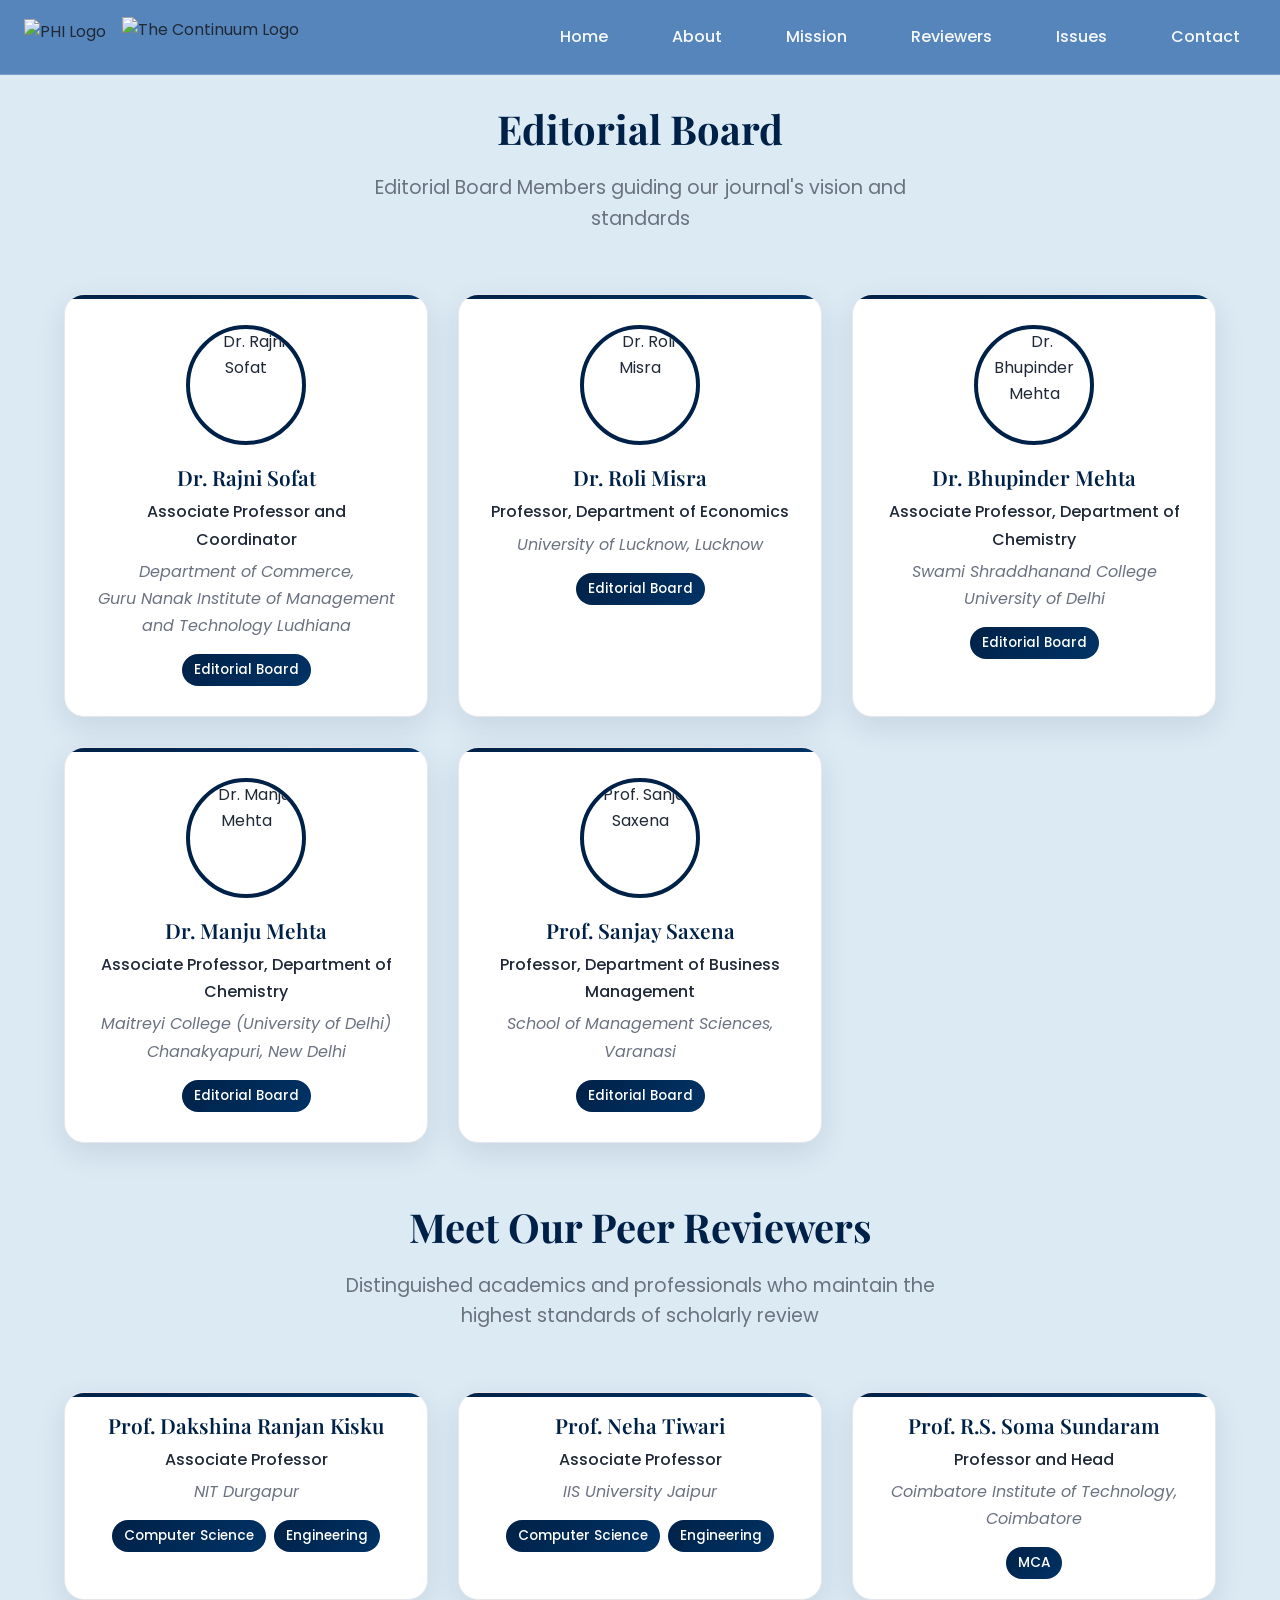
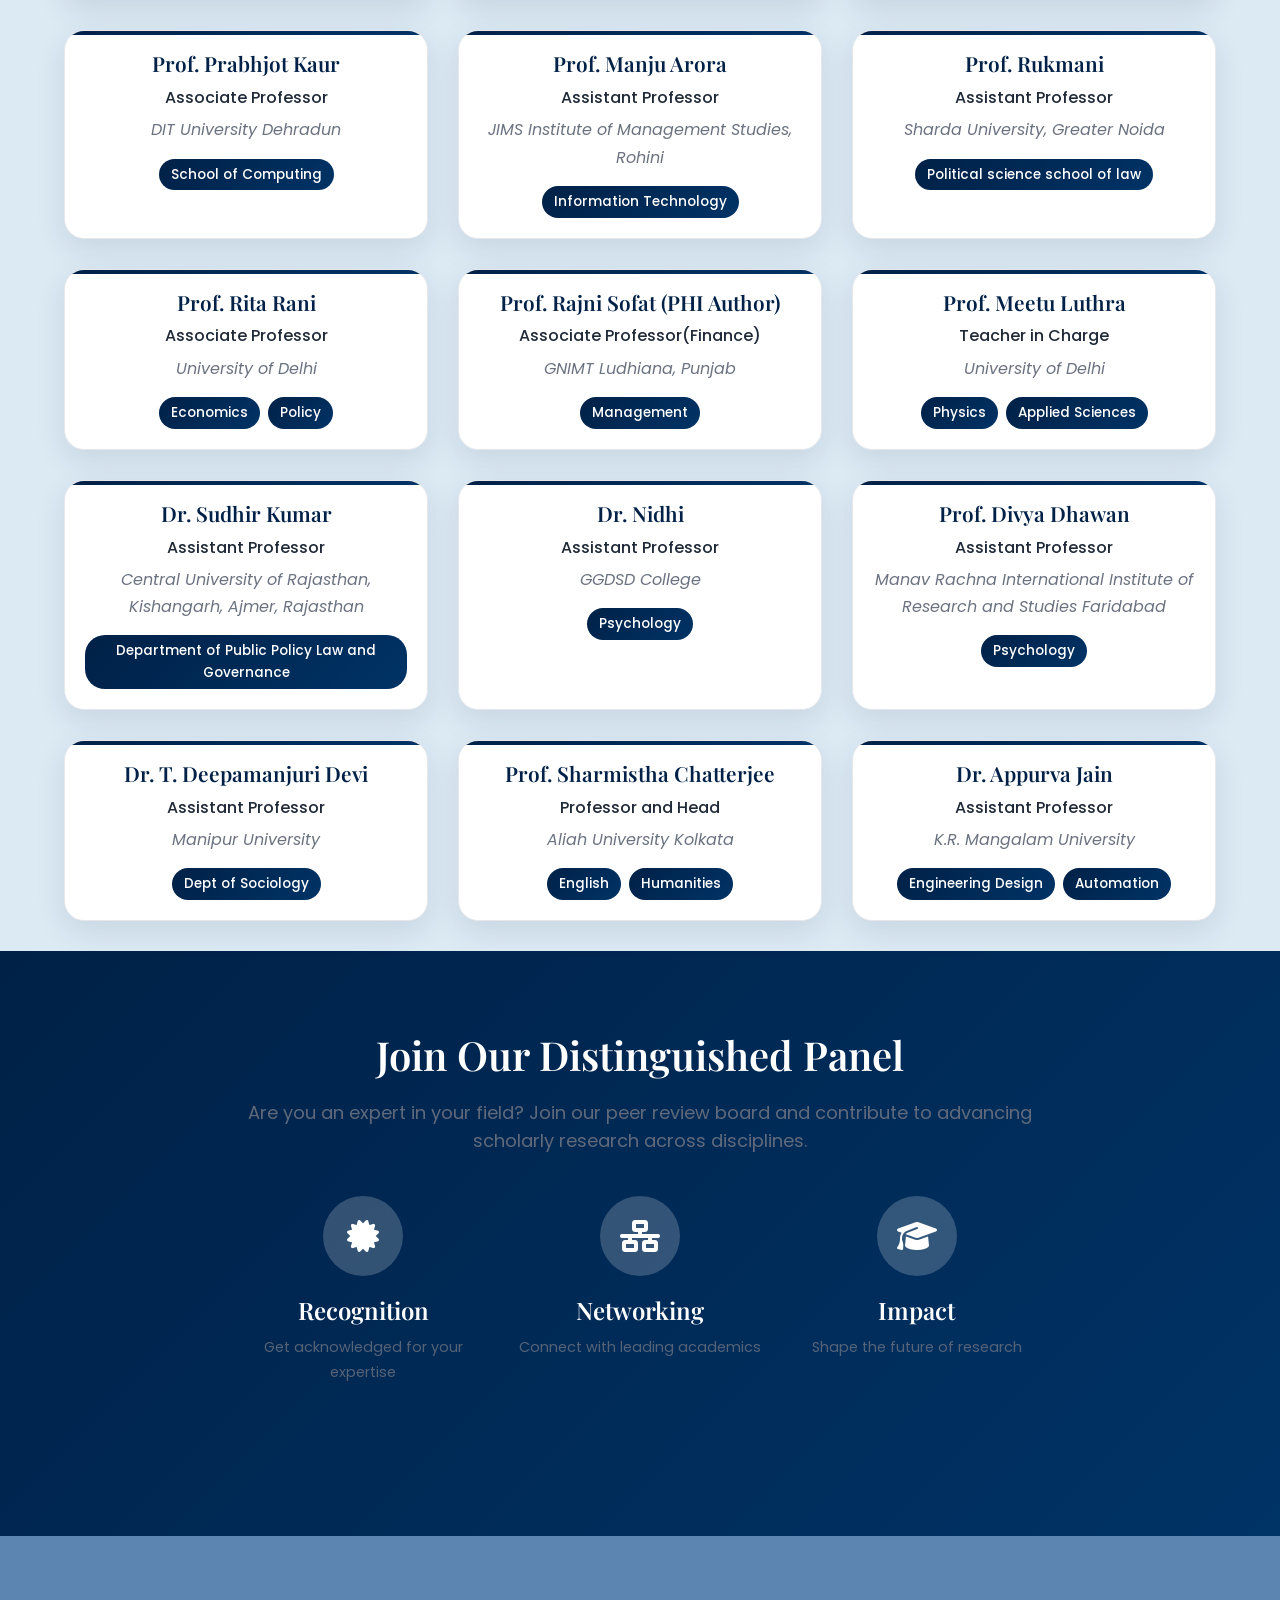
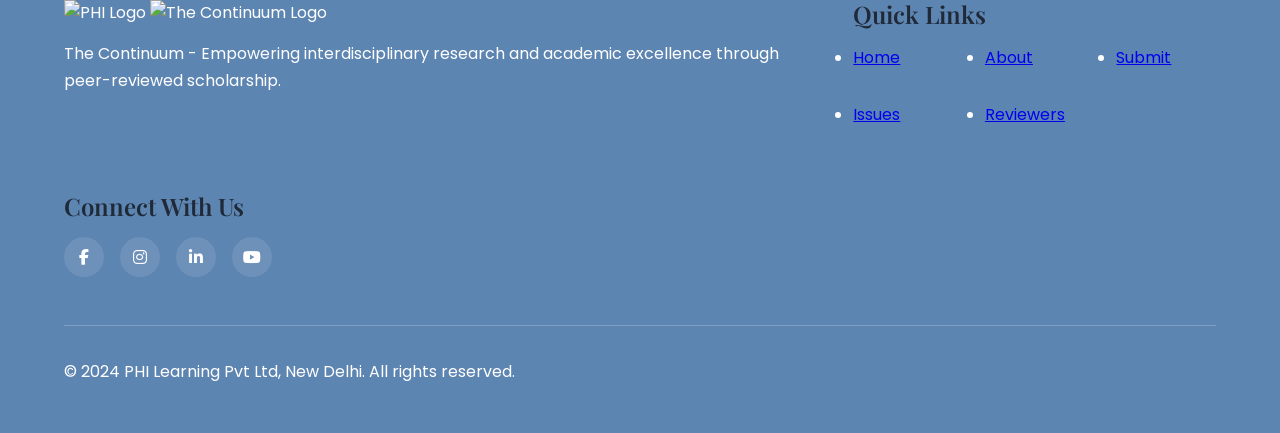
==== reviewers.html @ 41f605f1 "." ====
<!DOCTYPE html>
<html lang="en">

<head>
    <meta charset="UTF-8">
    <meta name="viewport" content="width=device-width, initial-scale=1.0">
    <title>Our Reviewers | The Continuum - PHI Learning</title>
    <link rel="stylesheet" href="intro-styles.css">
    <link rel="stylesheet"
        href="https://fonts.googleapis.com/css2?family=Charlevoix+Pro:wght@400;600;700&family=Poppins:wght@300;400;500;600;700&family=Playfair+Display:wght@400;700&display=swap">
    <link rel="stylesheet" href="https://cdnjs.cloudflare.com/ajax/libs/font-awesome/6.5.0/css/all.min.css">
    <link rel="stylesheet" href="https://unpkg.com/aos@2.3.1/dist/aos.css">
    <style>
        /* CSS Variables */
        :root {
            --primary-color: #002147;
            --secondary-color: #003366;
            --light-blue: hsl(206, 53%, 91%);
            --text-color: #1f2937;
            --muted-color: #6b7280;
            --light-bg: #f8fafc;
            --accent-color: #D4AF37;
        }

        /* Section and Layout Fixes */
        .section {
            padding: 30px 0;
            background: var(--light-blue);
        }

        .section-header {
            margin-bottom: 60px;
        }

        .section-title {
            color: var(--primary-color);
            font-size: 2.5rem;
            margin-bottom: 20px;
            font-weight: 700;
        }

        .section-subtitle {
            color: var(--muted-color);
            font-size: 1.2rem;
            max-width: 600px;
            margin: 0 auto;
            line-height: 1.6;
        }

        .text-center {
            text-align: center;
        }

        /* Container alignment */
        .container {
            max-width: 1200px;
            margin: 0 auto;
            padding: 0 24px;
        }

        /* Reviewers Grid Styles */
        .reviewers-grid {
            display: grid;
            grid-template-columns: repeat(auto-fit, minmax(320px, 1fr));
            gap: 30px;
            margin-top: 40px;
        }

        .reviewer-card {
            background: white;
            border-radius: 20px;
            padding: 30px;
            text-align: center;
            box-shadow: 0 10px 30px rgba(0, 33, 71, 0.1);
            border: 1px solid #e5e7eb;
            transition: all 0.3s ease;
            position: relative;
            overflow: hidden;
        }

        .reviewer-card::before {
            content: '';
            position: absolute;
            top: 0;
            left: 0;
            right: 0;
            height: 4px;
            background: linear-gradient(135deg, var(--primary-color), var(--secondary-color));
        }

        .reviewer-card:hover {
            transform: translateY(-10px);
            box-shadow: 0 20px 40px rgba(0, 33, 71, 0.15);
        }

        /* Editorial Board specific styles */
        .editorial-card {
            background: white;
            border-radius: 20px;
            padding: 30px;
            text-align: center;
            box-shadow: 0 10px 30px rgba(0, 33, 71, 0.1);
            border: 1px solid #e5e7eb;
            transition: all 0.3s ease;
            position: relative;
            overflow: hidden;
        }

        .editorial-card::before {
            content: '';
            position: absolute;
            top: 0;
            left: 0;
            right: 0;
            height: 4px;
            background: linear-gradient(135deg, var(--primary-color), var(--secondary-color));
        }

        .editorial-card:hover {
            transform: translateY(-10px);
            box-shadow: 0 20px 40px rgba(0, 33, 71, 0.15);
        }

        /* Reviewers Grid specific styles - no avatar, reduced padding */
        .reviewers-only-card {
            background: white;
            border-radius: 20px;
            padding: 20px;
            text-align: center;
            box-shadow: 0 10px 30px rgba(0, 33, 71, 0.1);
            border: 1px solid #e5e7eb;
            transition: all 0.3s ease;
            position: relative;
            overflow: hidden;
            min-height: 180px;
        }

        .reviewers-only-card::before {
            content: '';
            position: absolute;
            top: 0;
            left: 0;
            right: 0;
            height: 4px;
            background: linear-gradient(135deg, var(--primary-color), var(--secondary-color));
        }

        .reviewers-only-card:hover {
            transform: translateY(-10px);
            box-shadow: 0 20px 40px rgba(0, 33, 71, 0.15);
        }

        .reviewer-avatar {
            margin-bottom: 20px;
        }

        .reviewer-avatar img {
            width: 120px;
            height: 120px;
            border-radius: 50%;
            object-fit: cover;
            border: 4px solid var(--primary-color);
            margin: 0 auto;
            display: block;
        }

        .reviewer-info h3 {
            color: var(--primary-color);
            font-size: 1.3rem;
            margin-bottom: 8px;
            font-weight: 600;
        }

        .reviewer-title {
            color: var(--text-color);
            font-weight: 500;
            margin-bottom: 5px;
        }

        .reviewer-institution {
            color: var(--muted-color);
            font-style: italic;
            margin-bottom: 15px;
        }

        .reviewer-expertise {
            display: flex;
            flex-wrap: wrap;
            gap: 8px;
            justify-content: center;
        }

        .expertise-tag {
            background: linear-gradient(135deg, var(--primary-color), var(--secondary-color));
            color: white;
            padding: 6px 12px;
            border-radius: 20px;
            font-size: 0.85rem;
            font-weight: 500;
        }

        /* Button Styles */
        .btn {
            display: inline-flex;
            align-items: center;
            justify-content: center;
            gap: 8px;
            padding: 12px 24px;
            border-radius: 8px;
            font-weight: 500;
            text-decoration: none;
            transition: all 0.3s ease;
            border: none;
            cursor: pointer;
            font-family: inherit;
            font-size: 1rem;
        }

        .btn-primary {
            background: var(--primary-color);
            color: white;
            border: 2px solid var(--primary-color);
        }

        .btn-primary:hover {
            background: var(--secondary-color);
            border-color: var(--secondary-color);
            transform: translateY(-2px);
        }

        .btn-outline {
            background: transparent;
            color: var(--primary-color);
            border: 2px solid var(--primary-color);
        }

        .btn-outline:hover {
            background: var(--primary-color);
            color: white;
            transform: translateY(-2px);
        }

        .btn-large {
            padding: 16px 32px;
            font-size: 1.1rem;
        }

        /* CTA Section Styles */
        .cta-section {
            background: linear-gradient(135deg, var(--primary-color) 0%, var(--secondary-color) 100%);
            color: white;
            padding: 80px 0;
        }

        .cta-content {
            text-align: center;
            max-width: 800px;
            margin: 0 auto;
        }

        .cta-title {
            font-size: 2.5rem;
            margin-bottom: 20px;
            color: white;
        }

        .cta-description {
            font-size: 1.2rem;
            margin-bottom: 40px;
            opacity: 0.9;
            line-height: 1.6;
        }

        .cta-features {
            display: grid;
            grid-template-columns: repeat(auto-fit, minmax(200px, 1fr));
            gap: 30px;
            margin: 40px 0;
        }

        .cta-feature {
            text-align: center;
        }

        .cta-icon {
            background: rgba(255, 255, 255, 0.2);
            width: 80px;
            height: 80px;
            border-radius: 50%;
            display: flex;
            align-items: center;
            justify-content: center;
            margin: 0 auto 20px;
            font-size: 2rem;
        }

        .cta-text h4 {
            margin-bottom: 10px;
            color: white;
        }

        .cta-text p {
            opacity: 0.8;
            font-size: 0.9rem;
        }

        .cta-buttons {
            display: flex;
            gap: 20px;
            justify-content: center;
            flex-wrap: wrap;
            margin-top: 40px;
        }

        /* Reviewers Directory Styles */
        .reviewers-directory-section {
            display: none;
            padding: 80px 0;
            background: linear-gradient(135deg, #f8f9fa 0%, #e9ecef 100%);
        }

        .directory-controls {
            margin: 30px 0 50px;
            text-align: center;
        }

        .filter-btn {
            margin: 0 10px 10px;
            padding: 8px 20px;
            border: 2px solid var(--primary-color);
            background: transparent;
            color: var(--primary-color);
            border-radius: 25px;
            font-weight: 500;
            transition: all 0.3s ease;
        }

        .filter-btn:hover,
        .filter-btn.active {
            background: var(--primary-color);
            color: white;
        }

        .reviewers-list {
            max-width: 1000px;
            margin: 0 auto;
        }

        .reviewer-profile {
            background: white;
            border-radius: 15px;
            padding: 30px;
            margin-bottom: 30px;
            box-shadow: 0 5px 20px rgba(0, 33, 71, 0.1);
            border-left: 5px solid var(--primary-color);
            transition: transform 0.3s ease, box-shadow 0.3s ease;
        }

        .reviewer-profile:hover {
            transform: translateY(-5px);
            box-shadow: 0 10px 30px rgba(0, 33, 71, 0.15);
        }

        .profile-header {
            display: flex;
            align-items: flex-start;
            gap: 20px;
            margin-bottom: 25px;
        }

        .profile-avatar img {
            width: 80px;
            height: 80px;
            border-radius: 50%;
            object-fit: cover;
            border: 3px solid var(--primary-color);
        }

        .profile-info h3 {
            margin: 0 0 8px;
            color: var(--primary-color);
            font-size: 1.5rem;
            font-weight: 600;
        }

        .profile-title {
            font-weight: 600;
            color: var(--text-color);
            margin: 0 0 5px;
        }

        .profile-institution {
            color: var(--muted-color);
            margin: 0 0 10px;
            font-style: italic;
        }

        .profile-credentials {
            display: flex;
            flex-wrap: wrap;
            gap: 15px;
        }

        .credential {
            background: var(--light-bg);
            padding: 4px 12px;
            border-radius: 15px;
            font-size: 0.85rem;
            color: var(--primary-color);
            font-weight: 500;
        }

        .expertise-area h4 {
            color: var(--primary-color);
            margin: 0 0 10px;
            font-size: 1.1rem;
        }

        .expertise-tags {
            display: flex;
            flex-wrap: wrap;
            gap: 8px;
            margin-bottom: 20px;
        }

        .expertise-tag {
            background: linear-gradient(135deg, var(--primary-color), var(--secondary-color));
            color: white;
            padding: 5px 12px;
            border-radius: 20px;
            font-size: 0.85rem;
            font-weight: 500;
        }

        .profile-bio {
            margin: 20px 0;
            line-height: 1.6;
            color: var(--text-color);
        }

        .profile-achievements {
            display: flex;
            flex-wrap: wrap;
            gap: 20px;
            margin-top: 20px;
        }

        .achievement {
            display: flex;
            align-items: center;
            gap: 8px;
            color: var(--muted-color);
            font-size: 0.9rem;
        }

        .achievement i {
            color: var(--accent-color);
        }

        .directory-footer {
            text-align: center;
            margin-top: 60px;
            padding: 40px;
            background: white;
            border-radius: 15px;
            box-shadow: 0 5px 20px rgba(0, 33, 71, 0.1);
        }

        .directory-footer p {
            font-size: 1.2rem;
            margin-bottom: 25px;
            color: var(--text-color);
        }

        /* Responsive Design */
        @media (max-width: 768px) {
            .reviewers-grid {
                grid-template-columns: repeat(auto-fit, minmax(280px, 1fr));
                gap: 20px;
            }

            .reviewer-card {
                padding: 20px;
            }

            .reviewer-avatar img {
                width: 100px;
                height: 100px;
            }

            .profile-header {
                flex-direction: column;
                text-align: center;
            }

            .profile-credentials {
                justify-content: center;
            }

            .profile-achievements {
                justify-content: center;
            }

            .filter-btn {
                margin: 5px;
                padding: 6px 15px;
                font-size: 0.9rem;
            }

            .directory-controls {
                margin: 20px 0 30px;
            }
        }

        @media (max-width: 480px) {
            .reviewers-grid {
                grid-template-columns: 1fr;
                gap: 15px;
            }

            .reviewer-card {
                padding: 15px;
            }

            .reviewer-info h3 {
                font-size: 1.1rem;
            }

            .filter-btn {
                display: block;
                width: 100%;
                margin: 5px 0;
                text-align: center;
            }

            .cta-features {
                grid-template-columns: 1fr;
            }

            .cta-buttons {
                flex-direction: column;
                align-items: center;
            }
        }

        /* Animation */
        @keyframes fadeInUp {
            from {
                opacity: 0;
                transform: translateY(30px);
            }

            to {
                opacity: 1;
                transform: translateY(0);
            }
        }
    </style>
</head>

<body>
    <!-- Navigation -->
    <nav class="navbar">
        <div class="nav-container">
            <div class="nav-brand">
                <img src="images/PHI_White.png" alt="PHI Logo" class="nav-logo-phi">
                <img src="images/continuum-logo-white.png" alt="The Continuum Logo" class="nav-logo-continuum">
            </div>
            <div class="nav-menu">
                <a href="/" class="nav-link">Home</a>
                <a href="intro.html#about" class="nav-link">About</a>
                <a href="intro.html#mission" class="nav-link">Mission</a>
                <a href="reviewers.html" class="nav-link active">Reviewers</a>
                <a href="intro.html#issues" class="nav-link">Issues</a>
                <a href="intro.html#contact" class="nav-link">Contact</a>
            </div>
            <div class="mobile-menu-toggle">
                <i class="fas fa-bars"></i>
            </div>
        </div>
    </nav>

    <!-- Expert on Board Section -->
    <section class="section" id="expert-board">
        <div class="container">
            <div class="section-header text-center" data-aos="fade-up">
                <h2 class="section-title">Editorial Board</h2>
                <p class="section-subtitle">Editorial Board Members guiding our journal's vision and standards</p>
            </div>
            <div class="reviewers-grid">
                <div class="editorial-card" data-aos="fade-up" data-aos-delay="100">
                    <div class="reviewer-avatar">
                        <img src="images/experts/Rajni Sofat.jpg" alt="Dr. Rajni Sofat">
                    </div>
                    <div class="reviewer-info">
                        <h3>Dr. Rajni Sofat</h3>
                        <p class="reviewer-title">Associate Professor and Coordinator</p>
                        <p class="reviewer-institution">Department of Commerce,<br>Guru Nanak Institute of Management
                            and Technology Ludhiana</p>
                        <div class="reviewer-expertise">
                            <span class="expertise-tag">Editorial Board</span>
                        </div>
                    </div>
                </div>
                <div class="editorial-card" data-aos="fade-up" data-aos-delay="200">
                    <div class="reviewer-avatar">
                        <img src="images/experts/Roli Misra.webp" alt="Dr. Roli Misra">
                    </div>
                    <div class="reviewer-info">
                        <h3>Dr. Roli Misra</h3>
                        <p class="reviewer-title">Professor, Department of Economics</p>
                        <p class="reviewer-institution">University of Lucknow, Lucknow</p>
                        <div class="reviewer-expertise">
                            <span class="expertise-tag">Editorial Board</span>
                        </div>
                    </div>
                </div>
                <div class="editorial-card" data-aos="fade-up" data-aos-delay="300">
                    <div class="reviewer-avatar">
                        <img src="https://via.placeholder.com/120" alt="Dr. Bhupinder Mehta">
                    </div>
                    <div class="reviewer-info">
                        <h3>Dr. Bhupinder Mehta</h3>
                        <p class="reviewer-title">Associate Professor, Department of Chemistry</p>
                        <p class="reviewer-institution">Swami Shraddhanand College<br>University of Delhi</p>
                        <div class="reviewer-expertise">
                            <span class="expertise-tag">Editorial Board</span>
                        </div>
                    </div>
                </div>
                <div class="editorial-card" data-aos="fade-up" data-aos-delay="400">
                    <div class="reviewer-avatar">
                        <img src="https://via.placeholder.com/120" alt="Dr. Manju Mehta">
                    </div>
                    <div class="reviewer-info">
                        <h3>Dr. Manju Mehta</h3>
                        <p class="reviewer-title">Associate Professor, Department of Chemistry</p>
                        <p class="reviewer-institution">Maitreyi College (University of Delhi)<br>Chanakyapuri, New
                            Delhi</p>
                        <div class="reviewer-expertise">
                            <span class="expertise-tag">Editorial Board</span>
                        </div>
                    </div>
                </div>
                <div class="editorial-card" data-aos="fade-up" data-aos-delay="500">
                    <div class="reviewer-avatar">
                        <img src="images/experts/sanjay saxena.webp" alt="Prof. Sanjay Saxena">
                    </div>
                    <div class="reviewer-info">
                        <h3>Prof. Sanjay Saxena</h3>
                        <p class="reviewer-title">Professor, Department of Business Management</p>
                        <p class="reviewer-institution">School of Management Sciences, Varanasi</p>
                        <div class="reviewer-expertise">
                            <span class="expertise-tag">Editorial Board</span>
                        </div>
                    </div>
                </div>
            </div>
        </div>
    </section>



    <!-- Reviewers Grid Section -->
    <section class="section" id="reviewers-list">
        <div class="container">
            <div class="section-header text-center" data-aos="fade-up">
                <h2 class="section-title">Meet Our Peer Reviewers</h2>
                <p class="section-subtitle">Distinguished academics and professionals who maintain the highest standards
                    of scholarly review</p>
            </div>

            <div class="reviewers-grid">
                <div class="reviewers-only-card" data-aos="fade-up" data-aos-delay="100">
                    <div class="reviewer-info">
                        <h3>Prof. Dakshina Ranjan Kisku</h3>
                        <p class="reviewer-title">Associate Professor</p>
                        <p class="reviewer-institution">NIT Durgapur</p>
                        <div class="reviewer-expertise">
                            <span class="expertise-tag">Computer Science</span>
                            <span class="expertise-tag">Engineering</span>
                        </div>
                    </div>
                </div>

                <div class="reviewers-only-card" data-aos="fade-up" data-aos-delay="200">
                    <div class="reviewer-info">
                        <h3>Prof. Neha Tiwari</h3>
                        <p class="reviewer-title">Associate Professor</p>
                        <p class="reviewer-institution">IIS University Jaipur</p>
                        <div class="reviewer-expertise">
                            <span class="expertise-tag">Computer Science</span>
                            <span class="expertise-tag">Engineering</span>
                        </div>
                    </div>
                </div>

                <div class="reviewers-only-card" data-aos="fade-up" data-aos-delay="200">
                    <div class="reviewer-info">
                        <h3>Prof. R.S. Soma Sundaram</h3>
                        <p class="reviewer-title">Professor and Head</p>
                        <p class="reviewer-institution">Coimbatore Institute of Technology, Coimbatore</p>
                        <div class="reviewer-expertise">
                            <span class="expertise-tag">MCA</span>
                        </div>
                    </div>
                </div>

                <div class="reviewers-only-card" data-aos="fade-up" data-aos-delay="200">
                    <div class="reviewer-info">
                        <h3>Prof. Prabhjot Kaur</h3>
                        <p class="reviewer-title">Associate Professor</p>
                        <p class="reviewer-institution">DIT University Dehradun</p>
                        <div class="reviewer-expertise">
                            <span class="expertise-tag">School of Computing</span>
                        </div>
                    </div>
                </div>

                <div class="reviewers-only-card" data-aos="fade-up" data-aos-delay="300">
                    <div class="reviewer-info">
                        <h3>Prof. Manju Arora</h3>
                        <p class="reviewer-title">Assistant Professor</p>
                        <p class="reviewer-institution">JIMS Institute of Management Studies, Rohini</p>
                        <div class="reviewer-expertise">
                            <span class="expertise-tag">Information Technology</span>
                        </div>
                    </div>
                </div>

                <div class="reviewers-only-card" data-aos="fade-up" data-aos-delay="300">
                    <div class="reviewer-info">
                        <h3>Prof. Rukmani</h3>
                        <p class="reviewer-title">Assistant Professor</p>
                        <p class="reviewer-institution">Sharda University, Greater Noida</p>
                        <div class="reviewer-expertise">
                            <span class="expertise-tag">Political science school of law</span>
                        </div>
                    </div>
                </div>

                <div class="reviewers-only-card" data-aos="fade-up" data-aos-delay="300">
                    <div class="reviewer-info">
                        <h3>Prof. Rita Rani</h3>
                        <p class="reviewer-title">Associate Professor</p>
                        <p class="reviewer-institution">University of Delhi</p>
                        <div class="reviewer-expertise">
                            <span class="expertise-tag">Economics</span>
                            <span class="expertise-tag">Policy</span>
                        </div>
                    </div>
                </div>

                <div class="reviewers-only-card" data-aos="fade-up" data-aos-delay="300">
                    <div class="reviewer-info">
                        <h3>Prof. Rajni Sofat (PHI Author)</h3>
                        <p class="reviewer-title">Associate Professor(Finance)</p>
                        <p class="reviewer-institution">GNIMT Ludhiana, Punjab</p>
                        <div class="reviewer-expertise">
                            <span class="expertise-tag">Management</span>
                        </div>
                    </div>
                </div>

                <div class="reviewers-only-card" data-aos="fade-up" data-aos-delay="500">
                    <div class="reviewer-info">
                        <h3>Prof. Meetu Luthra</h3>
                        <p class="reviewer-title">Teacher in Charge</p>
                        <p class="reviewer-institution">University of Delhi</p>
                        <div class="reviewer-expertise">
                            <span class="expertise-tag">Physics</span>
                            <span class="expertise-tag">Applied Sciences</span>
                        </div>
                    </div>
                </div>

                <div class="reviewers-only-card" data-aos="fade-up" data-aos-delay="500">
                    <div class="reviewer-info">
                        <h3>Dr. Sudhir Kumar</h3>
                        <p class="reviewer-title">Assistant Professor</p>
                        <p class="reviewer-institution">Central University of Rajasthan, Kishangarh, Ajmer, Rajasthan
                        </p>
                        <div class="reviewer-expertise">
                            <span class="expertise-tag">Department of Public Policy Law and Governance</span>
                        </div>
                    </div>
                </div>

                <div class="reviewers-only-card" data-aos="fade-up" data-aos-delay="500">
                    <div class="reviewer-info">
                        <h3>Dr. Nidhi</h3>
                        <p class="reviewer-title">Assistant Professor</p>
                        <p class="reviewer-institution">GGDSD College</p>
                        <div class="reviewer-expertise">
                            <span class="expertise-tag">Psychology</span>
                        </div>
                    </div>
                </div>

                <div class="reviewers-only-card" data-aos="fade-up" data-aos-delay="500">
                    <div class="reviewer-info">
                        <h3>Prof. Divya Dhawan</h3>
                        <p class="reviewer-title">Assistant Professor</p>
                        <p class="reviewer-institution">Manav Rachna International Institute of Research and Studies
                            Faridabad</p>
                        <div class="reviewer-expertise">
                            <span class="expertise-tag">Psychology</span>
                        </div>
                    </div>
                </div>

                <div class="reviewers-only-card" data-aos="fade-up" data-aos-delay="500">
                    <div class="reviewer-info">
                        <h3>Dr. T. Deepamanjuri Devi</h3>
                        <p class="reviewer-title">Assistant Professor</p>
                        <p class="reviewer-institution">Manipur University</p>
                        <div class="reviewer-expertise">
                            <span class="expertise-tag">Dept of Sociology</span>
                        </div>
                    </div>
                </div>

                <div class="reviewers-only-card" data-aos="fade-up" data-aos-delay="400">
                    <div class="reviewer-info">
                        <h3>Prof. Sharmistha Chatterjee</h3>
                        <p class="reviewer-title">Professor and Head</p>
                        <p class="reviewer-institution">Aliah University Kolkata</p>
                        <div class="reviewer-expertise">
                            <span class="expertise-tag">English</span>
                            <span class="expertise-tag">Humanities</span>
                        </div>
                    </div>
                </div>



                <div class="reviewers-only-card" data-aos="fade-up" data-aos-delay="600">
                    <div class="reviewer-info">
                        <h3>Dr. Appurva Jain</h3>
                        <p class="reviewer-title">Assistant Professor</p>
                        <p class="reviewer-institution">K.R. Mangalam University</p>
                        <div class="reviewer-expertise">
                            <span class="expertise-tag">Engineering Design</span>
                            <span class="expertise-tag">Automation</span>
                        </div>
                    </div>
                </div>
            </div>
        </div>
    </section>

    <!-- Comprehensive Reviewers Directory -->
    <section class="reviewers-directory-section" id="reviewers-directory">
        <div class="container">
            <div class="section-header text-center" data-aos="fade-up">
                <h2 class="section-title">Complete Reviewers Directory</h2>
                <p class="section-subtitle">Comprehensive profiles of our distinguished peer review board members</p>
                <div class="directory-controls">
                    <button class="btn btn-outline filter-btn active" data-filter="all">All Disciplines</button>
                    <button class="btn btn-outline filter-btn" data-filter="science">Science & Technology</button>
                    <button class="btn btn-outline filter-btn" data-filter="humanities">Humanities & Social
                        Sciences</button>
                    <button class="btn btn-outline filter-btn" data-filter="engineering">Engineering</button>
                </div>
            </div>

            <div class="reviewers-list">
                <!-- Computer Science & Engineering Reviewers -->
                <div class="reviewer-profile science" data-aos="fade-up" data-aos-delay="100">
                    <div class="profile-header">
                        <div class="profile-avatar">
                            <img src="https://via.placeholder.com/80" alt="Prof. Dakshina Ranjan Kisku">
                        </div>
                        <div class="profile-info">
                            <h3>Prof. Dakshina Ranjan Kisku</h3>
                            <p class="profile-title">Associate Professor</p>
                            <p class="profile-institution">NIT Durgapur</p>
                            <div class="profile-credentials">
                                <span class="credential">Computer Science and Engineering</span>
                                <span class="credential">drkisku.cse@nitdpg.ac.in</span>
                            </div>
                        </div>
                    </div>
                    <div class="profile-details">
                        <div class="expertise-area">
                            <h4>Research Areas</h4>
                            <div class="expertise-tags">
                                <span class="expertise-tag">Computer Science</span>
                                <span class="expertise-tag">Engineering</span>
                            </div>
                        </div>
                        <div class="profile-bio">
                            <p>Prof. Kisku is an accomplished researcher in Computer Science and Engineering at NIT
                                Durgapur, contributing significantly to the field through research and academic
                                excellence.</p>
                        </div>
                        <div class="profile-achievements">
                            <div class="achievement">
                                <i class="fas fa-university"></i>
                                <span>NIT Durgapur</span>
                            </div>
                            <div class="achievement">
                                <i class="fas fa-envelope"></i>
                                <span>drkisku.cse@nitdpg.ac.in</span>
                            </div>
                        </div>
                    </div>
                </div>

                <div class="reviewer-profile science" data-aos="fade-up" data-aos-delay="200">
                    <div class="profile-header">
                        <div class="profile-avatar">
                            <img src="https://via.placeholder.com/80" alt="Prof. Neha Tiwari">
                        </div>
                        <div class="profile-info">
                            <h3>Prof. Neha Tiwari</h3>
                            <p class="profile-title">Associate Professor</p>
                            <p class="profile-institution">IIS University Jaipur</p>
                            <div class="profile-credentials">
                                <span class="credential">Computer Science and Engineering</span>
                                <span class="credential">neha.tiwari@iisuniv.ac.in</span>
                            </div>
                        </div>
                    </div>
                    <div class="profile-details">
                        <div class="expertise-area">
                            <h4>Research Areas</h4>
                            <div class="expertise-tags">
                                <span class="expertise-tag">Computer Science</span>
                                <span class="expertise-tag">Engineering</span>
                            </div>
                        </div>
                        <div class="profile-bio">
                            <p>Prof. Tiwari brings extensive expertise in Computer Science and Engineering from IIS
                                University Jaipur, with a focus on innovative research and academic development.</p>
                        </div>
                        <div class="profile-achievements">
                            <div class="achievement">
                                <i class="fas fa-university"></i>
                                <span>IIS University Jaipur</span>
                            </div>
                            <div class="achievement">
                                <i class="fas fa-envelope"></i>
                                <span>neha.tiwari@iisuniv.ac.in</span>
                            </div>
                        </div>
                    </div>
                </div>

                <div class="reviewer-profile science" data-aos="fade-up" data-aos-delay="300">
                    <div class="profile-header">
                        <div class="profile-avatar">
                            <img src="https://via.placeholder.com/80" alt="Prof. R.S.Somasundaram">
                        </div>
                        <div class="profile-info">
                            <h3>Prof. R.S.Somasundaram</h3>
                            <p class="profile-title">Professor and Head</p>
                            <p class="profile-institution">Coimbatore Institute of Technology</p>
                            <div class="profile-credentials">
                                <span class="credential">MCA</span>
                                <span class="credential">hodmca@cit.edu.in</span>
                            </div>
                        </div>
                    </div>
                    <div class="profile-details">
                        <div class="expertise-area">
                            <h4>Research Areas</h4>
                            <div class="expertise-tags">
                                <span class="expertise-tag">MCA</span>
                                <span class="expertise-tag">Computer Applications</span>
                            </div>
                        </div>
                        <div class="profile-bio">
                            <p>Prof. Somasundaram serves as Professor and Head of MCA at Coimbatore Institute of
                                Technology, leading academic excellence in computer applications and research.</p>
                        </div>
                        <div class="profile-achievements">
                            <div class="achievement">
                                <i class="fas fa-university"></i>
                                <span>Coimbatore Institute of Technology</span>
                            </div>
                            <div class="achievement">
                                <i class="fas fa-envelope"></i>
                                <span>hodmca@cit.edu.in</span>
                            </div>
                        </div>
                    </div>
                </div>

                <div class="reviewer-profile science" data-aos="fade-up" data-aos-delay="400">
                    <div class="profile-header">
                        <div class="profile-avatar">
                            <img src="https://via.placeholder.com/80" alt="Prof. Prabhjot Kaur">
                        </div>
                        <div class="profile-info">
                            <h3>Prof. Prabhjot Kaur</h3>
                            <p class="profile-title">Assistant Professor</p>
                            <p class="profile-institution">DIT University Dehradun</p>
                            <div class="profile-credentials">
                                <span class="credential">School of Computing</span>
                                <span class="credential">prabhjot.kaur@dituniversity.edu.in</span>
                            </div>
                        </div>
                    </div>
                    <div class="profile-details">
                        <div class="expertise-area">
                            <h4>Research Areas</h4>
                            <div class="expertise-tags">
                                <span class="expertise-tag">Computing</span>
                                <span class="expertise-tag">Computer Science</span>
                            </div>
                        </div>
                        <div class="profile-bio">
                            <p>Prof. Kaur is a dedicated researcher in the School of Computing at DIT University
                                Dehradun, focusing on advanced computing technologies and methodologies.</p>
                        </div>
                        <div class="profile-achievements">
                            <div class="achievement">
                                <i class="fas fa-university"></i>
                                <span>DIT University Dehradun</span>
                            </div>
                            <div class="achievement">
                                <i class="fas fa-envelope"></i>
                                <span>prabhjot.kaur@dituniversity.edu.in</span>
                            </div>
                        </div>
                    </div>
                </div>

                <div class="reviewer-profile science" data-aos="fade-up" data-aos-delay="500">
                    <div class="profile-header">
                        <div class="profile-avatar">
                            <img src="https://via.placeholder.com/80" alt="Prof. Manju Arora">
                        </div>
                        <div class="profile-info">
                            <h3>Prof. Manju Arora</h3>
                            <p class="profile-title">Assistant Professor</p>
                            <p class="profile-institution">JIMS Institute of Management Studies, Rohini</p>
                            <div class="profile-credentials">
                                <span class="credential">Information Technology</span>
                                <span class="credential">manju.arora@jims.india.org</span>
                            </div>
                        </div>
                    </div>
                    <div class="profile-details">
                        <div class="expertise-area">
                            <h4>Research Areas</h4>
                            <div class="expertise-tags">
                                <span class="expertise-tag">Information Technology</span>
                                <span class="expertise-tag">Management</span>
                            </div>
                        </div>
                        <div class="profile-bio">
                            <p>Prof. Arora specializes in Information Technology at JIMS Institute, combining technical
                                expertise with management principles for comprehensive academic research.</p>
                        </div>
                        <div class="profile-achievements">
                            <div class="achievement">
                                <i class="fas fa-university"></i>
                                <span>JIMS Institute, Rohini</span>
                            </div>
                            <div class="achievement">
                                <i class="fas fa-envelope"></i>
                                <span>manju.arora@jims.india.org</span>
                            </div>
                        </div>
                    </div>
                </div>

                <div class="reviewer-profile humanities" data-aos="fade-up" data-aos-delay="600">
                    <div class="profile-header">
                        <div class="profile-avatar">
                            <img src="https://via.placeholder.com/80" alt="Prof. Rukmani">
                        </div>
                        <div class="profile-info">
                            <h3>Prof. Rukmani</h3>
                            <p class="profile-title">Assistant Professor</p>
                            <p class="profile-institution">Sharda University, Greater Noida</p>
                            <div class="profile-credentials">
                                <span class="credential">Political Science, School of Law</span>
                                <span class="credential">rukmani@sharda.ac.in</span>
                            </div>
                        </div>
                    </div>
                    <div class="profile-details">
                        <div class="expertise-area">
                            <h4>Research Areas</h4>
                            <div class="expertise-tags">
                                <span class="expertise-tag">Political Science</span>
                                <span class="expertise-tag">Law</span>
                            </div>
                        </div>
                        <div class="profile-bio">
                            <p>Prof. Rukmani brings expertise in Political Science and Law from Sharda University,
                                contributing to interdisciplinary research in governance and legal studies.</p>
                        </div>
                        <div class="profile-achievements">
                            <div class="achievement">
                                <i class="fas fa-university"></i>
                                <span>Sharda University</span>
                            </div>
                            <div class="achievement">
                                <i class="fas fa-envelope"></i>
                                <span>rukmani@sharda.ac.in</span>
                            </div>
                        </div>
                    </div>
                </div>

                <div class="reviewer-profile humanities" data-aos="fade-up" data-aos-delay="700">
                    <div class="profile-header">
                        <div class="profile-avatar">
                            <img src="https://via.placeholder.com/80" alt="Prof. Rita Rani">
                        </div>
                        <div class="profile-info">
                            <h3>Prof. Rita Rani</h3>
                            <p class="profile-title">Associate Professor</p>
                            <p class="profile-institution">Daulat Ram College, University of Delhi</p>
                            <div class="profile-credentials">
                                <span class="credential">Economics</span>
                                <span class="credential">ritarani@dr.du.ac.in</span>
                            </div>
                        </div>
                    </div>
                    <div class="profile-details">
                        <div class="expertise-area">
                            <h4>Research Areas</h4>
                            <div class="expertise-tags">
                                <span class="expertise-tag">Economics</span>
                                <span class="expertise-tag">Economic Policy</span>
                            </div>
                        </div>
                        <div class="profile-bio">
                            <p>Prof. Rani is an esteemed economist at University of Delhi, specializing in economic
                                research and policy analysis with extensive academic contributions.</p>
                        </div>
                        <div class="profile-achievements">
                            <div class="achievement">
                                <i class="fas fa-university"></i>
                                <span>University of Delhi</span>
                            </div>
                            <div class="achievement">
                                <i class="fas fa-envelope"></i>
                                <span>ritarani@dr.du.ac.in</span>
                            </div>
                        </div>
                    </div>
                </div>

                <div class="reviewer-profile humanities" data-aos="fade-up" data-aos-delay="800">
                    <div class="profile-header">
                        <div class="profile-avatar">
                            <img src="https://via.placeholder.com/80" alt="Prof. Rajni Sofat">
                        </div>
                        <div class="profile-info">
                            <h3>Prof. Rajni Sofat</h3>
                            <p class="profile-title">Associate Professor (Finance)</p>
                            <p class="profile-institution">GNIMT Ludhiana, Punjab</p>
                            <div class="profile-credentials">
                                <span class="credential">Management - Finance</span>
                                <span class="credential">PHI Author</span>
                                <span class="credential">sofatrajni@yahoo.com</span>
                            </div>
                        </div>
                    </div>
                    <div class="profile-details">
                        <div class="expertise-area">
                            <h4>Research Areas</h4>
                            <div class="expertise-tags">
                                <span class="expertise-tag">Finance</span>
                                <span class="expertise-tag">Management</span>
                                <span class="expertise-tag">PHI Publications</span>
                            </div>
                        </div>
                        <div class="profile-bio">
                            <p>Prof. Sofat is a distinguished finance expert and PHI author, bringing extensive
                                experience in financial management and academic publishing to the review board.</p>
                        </div>
                        <div class="profile-achievements">
                            <div class="achievement">
                                <i class="fas fa-star"></i>
                                <span>PHI Author</span>
                            </div>
                            <div class="achievement">
                                <i class="fas fa-university"></i>
                                <span>GNIMT Ludhiana</span>
                            </div>
                            <div class="achievement">
                                <i class="fas fa-envelope"></i>
                                <span>sofatrajni@yahoo.com</span>
                            </div>
                        </div>
                    </div>
                </div>

                <div class="reviewer-profile science" data-aos="fade-up" data-aos-delay="900">
                    <div class="profile-header">
                        <div class="profile-avatar">
                            <img src="https://via.placeholder.com/80" alt="Prof. Meetu Luthra">
                        </div>
                        <div class="profile-info">
                            <h3>Prof. Meetu Luthra</h3>
                            <p class="profile-title">Teacher in Charge</p>
                            <p class="profile-institution">Bhaskaracharya College of Applied Sciences, University of
                                Delhi</p>
                            <div class="profile-credentials">
                                <span class="credential">Physics</span>
                                <span class="credential">meetu.luthra@bcas.du.ac.in</span>
                            </div>
                        </div>
                    </div>
                    <div class="profile-details">
                        <div class="expertise-area">
                            <h4>Research Areas</h4>
                            <div class="expertise-tags">
                                <span class="expertise-tag">Physics</span>
                                <span class="expertise-tag">Applied Sciences</span>
                            </div>
                        </div>
                        <div class="profile-bio">
                            <p>Prof. Luthra leads physics education and research at Bhaskaracharya College, contributing
                                to applied sciences with innovative teaching and research methodologies.</p>
                        </div>
                        <div class="profile-achievements">
                            <div class="achievement">
                                <i class="fas fa-university"></i>
                                <span>University of Delhi</span>
                            </div>
                            <div class="achievement">
                                <i class="fas fa-envelope"></i>
                                <span>meetu.luthra@bcas.du.ac.in</span>
                            </div>
                        </div>
                    </div>
                </div>

                <div class="reviewer-profile humanities" data-aos="fade-up" data-aos-delay="1000">
                    <div class="profile-header">
                        <div class="profile-avatar">
                            <img src="https://via.placeholder.com/80" alt="Dr. Sudhir Kumar Garhwal">
                        </div>
                        <div class="profile-info">
                            <h3>Dr. Sudhir Kumar Garhwal</h3>
                            <p class="profile-title">Assistant Professor</p>
                            <p class="profile-institution">Central University of Rajasthan, Kishangarh, Ajmer</p>
                            <div class="profile-credentials">
                                <span class="credential">Public Policy, Law & Governance</span>
                                <span class="credential">skgarhwal@curaj.ac.in</span>
                                <span class="credential">9999839929</span>
                            </div>
                        </div>
                    </div>
                    <div class="profile-details">
                        <div class="expertise-area">
                            <h4>Research Areas</h4>
                            <div class="expertise-tags">
                                <span class="expertise-tag">Public Policy</span>
                                <span class="expertise-tag">Law</span>
                                <span class="expertise-tag">Governance</span>
                            </div>
                        </div>
                        <div class="profile-bio">
                            <p>Dr. Garhwal specializes in public policy and governance studies, bringing expertise in
                                law and policy analysis from Central University of Rajasthan.</p>
                        </div>
                        <div class="profile-achievements">
                            <div class="achievement">
                                <i class="fas fa-university"></i>
                                <span>Central University of Rajasthan</span>
                            </div>
                            <div class="achievement">
                                <i class="fas fa-envelope"></i>
                                <span>skgarhwal@curaj.ac.in</span>
                            </div>
                            <div class="achievement">
                                <i class="fas fa-phone"></i>
                                <span>9999839929</span>
                            </div>
                        </div>
                    </div>
                </div>

                <div class="reviewer-profile humanities" data-aos="fade-up" data-aos-delay="1100">
                    <div class="profile-header">
                        <div class="profile-avatar">
                            <img src="https://via.placeholder.com/80" alt="Prof. Nidhi Chadha">
                        </div>
                        <div class="profile-info">
                            <h3>Prof. Nidhi</h3>
                            <p class="profile-title">Assistant Professor</p>
                            <p class="profile-institution">GGDSD College, Sector 32-C Chandigarh</p>
                            <div class="profile-credentials">
                                <span class="credential">Psychology</span>
                                <span class="credential">nidhi.chadha@ggdsd.ac.in</span>
                                <span class="credential">8872329503</span>
                            </div>
                        </div>
                    </div>
                    <div class="profile-details">
                        <div class="expertise-area">
                            <h4>Research Areas</h4>
                            <div class="expertise-tags">
                                <span class="expertise-tag">Psychology</span>
                                <span class="expertise-tag">Behavioral Studies</span>
                            </div>
                        </div>
                        <div class="profile-bio">
                            <p>Prof. Chadha is a dedicated psychology researcher at GGDSD College, focusing on
                                behavioral studies and psychological research methodologies.</p>
                        </div>
                        <div class="profile-achievements">
                            <div class="achievement">
                                <i class="fas fa-university"></i>
                                <span>GGDSD College, Chandigarh</span>
                            </div>
                            <div class="achievement">
                                <i class="fas fa-envelope"></i>
                                <span>nidhi.chadha@ggdsd.ac.in</span>
                            </div>
                            <div class="achievement">
                                <i class="fas fa-phone"></i>
                                <span>8872329503</span>
                            </div>
                        </div>
                    </div>
                </div>

                <div class="reviewer-profile humanities" data-aos="fade-up" data-aos-delay="1200">
                    <div class="profile-header">
                        <div class="profile-avatar">
                            <img src="https://via.placeholder.com/80" alt="Prof. Divya Dhawan">
                        </div>
                        <div class="profile-info">
                            <h3>Prof. Divya Dhawan</h3>
                            <p class="profile-title">Assistant Professor</p>
                            <p class="profile-institution">Manav Rachna International Institute of Research and Studies,
                                Faridabad</p>
                            <div class="profile-credentials">
                                <span class="credential">Psychology</span>
                                <span class="credential">divyadhawan.sbss@mriu.edu.in</span>
                            </div>
                        </div>
                    </div>
                    <div class="profile-details">
                        <div class="expertise-area">
                            <h4>Research Areas</h4>
                            <div class="expertise-tags">
                                <span class="expertise-tag">Psychology</span>
                                <span class="expertise-tag">Research Methods</span>
                            </div>
                        </div>
                        <div class="profile-bio">
                            <p>Prof. Dhawan contributes to psychology research at Manav Rachna International Institute,
                                specializing in contemporary psychological research and applications.</p>
                        </div>
                        <div class="profile-achievements">
                            <div class="achievement">
                                <i class="fas fa-university"></i>
                                <span>Manav Rachna Institute, Faridabad</span>
                            </div>
                            <div class="achievement">
                                <i class="fas fa-envelope"></i>
                                <span>divyadhawan.sbss@mriu.edu.in</span>
                            </div>
                        </div>
                    </div>
                </div>

                <div class="reviewer-profile humanities" data-aos="fade-up" data-aos-delay="1300">
                    <div class="profile-header">
                        <div class="profile-avatar">
                            <img src="https://via.placeholder.com/80" alt="Dr. T. Deepamanjuri Devi">
                        </div>
                        <div class="profile-info">
                            <h3>Dr. T. Deepamanjuri Devi</h3>
                            <p class="profile-title">Assistant Professor</p>
                            <p class="profile-institution">Manipur University</p>
                            <div class="profile-credentials">
                                <span class="credential">Department of Sociology</span>
                                <span class="credential">rita_takhel@yahoo.com</span>
                            </div>
                        </div>
                    </div>
                    <div class="profile-details">
                        <div class="expertise-area">
                            <h4>Research Areas</h4>
                            <div class="expertise-tags">
                                <span class="expertise-tag">Sociology</span>
                                <span class="expertise-tag">Social Research</span>
                            </div>
                        </div>
                        <div class="profile-bio">
                            <p>Dr. Devi brings sociological expertise from Manipur University, focusing on social
                                research and cultural studies in the northeastern region of India.</p>
                        </div>
                        <div class="profile-achievements">
                            <div class="achievement">
                                <i class="fas fa-university"></i>
                                <span>Manipur University</span>
                            </div>
                            <div class="achievement">
                                <i class="fas fa-envelope"></i>
                                <span>rita_takhel@yahoo.com</span>
                            </div>
                        </div>
                    </div>
                </div>

                <div class="reviewer-profile humanities" data-aos="fade-up" data-aos-delay="1400">
                    <div class="profile-header">
                        <div class="profile-avatar">
                            <img src="https://via.placeholder.com/80" alt="Prof. Sharmistha Chatterjee">
                        </div>
                        <div class="profile-info">
                            <h3>Prof. Sharmistha Chatterjee</h3>
                            <p class="profile-title">Professor and Head</p>
                            <p class="profile-institution">Aliah University Kolkata</p>
                            <div class="profile-credentials">
                                <span class="credential">English, Humanities and Languages</span>
                                <span class="credential">Contributor and Reviewer</span>
                                <span class="credential">sharmisthachatterjee.eng@aliah.ac.in</span>
                            </div>
                        </div>
                    </div>
                    <div class="profile-details">
                        <div class="expertise-area">
                            <h4>Research Areas</h4>
                            <div class="expertise-tags">
                                <span class="expertise-tag">English Literature</span>
                                <span class="expertise-tag">Humanities</span>
                                <span class="expertise-tag">Languages</span>
                            </div>
                        </div>
                        <div class="profile-bio">
                            <p>Prof. Chatterjee serves as both contributor and reviewer, leading English and Humanities
                                research at Aliah University with expertise in literature and linguistic studies.</p>
                        </div>
                        <div class="profile-achievements">
                            <div class="achievement">
                                <i class="fas fa-star"></i>
                                <span>Contributor & Reviewer</span>
                            </div>
                            <div class="achievement">
                                <i class="fas fa-university"></i>
                                <span>Aliah University Kolkata</span>
                            </div>
                            <div class="achievement">
                                <i class="fas fa-envelope"></i>
                                <span>sharmisthachatterjee.eng@aliah.ac.in</span>
                            </div>
                        </div>
                    </div>
                </div>

                <div class="reviewer-profile engineering" data-aos="fade-up" data-aos-delay="1500">
                    <div class="profile-header">
                        <div class="profile-avatar">
                            <img src="https://via.placeholder.com/80" alt="Dr. Appurva Jain">
                        </div>
                        <div class="profile-info">
                            <h3>Dr. Appurva Jain</h3>
                            <p class="profile-title">Assistant Professor</p>
                            <p class="profile-institution">K.R. Mangalam University, Gurugram</p>
                            <div class="profile-credentials">
                                <span class="credential">School of Engineering Design Automation</span>
                                <span class="credential">er.appurvamech@gmail.com</span>
                                <span class="credential">7665656504</span>
                            </div>
                        </div>
                    </div>
                    <div class="profile-details">
                        <div class="expertise-area">
                            <h4>Research Areas</h4>
                            <div class="expertise-tags">
                                <span class="expertise-tag">Engineering Design</span>
                                <span class="expertise-tag">Automation</span>
                                <span class="expertise-tag">Mechanical Engineering</span>
                            </div>
                        </div>
                        <div class="profile-bio">
                            <p>Dr. Jain specializes in engineering design automation at K.R. Mangalam University,
                                focusing on innovative mechanical engineering solutions and automated design processes.
                            </p>
                        </div>
                        <div class="profile-achievements">
                            <div class="achievement">
                                <i class="fas fa-university"></i>
                                <span>K.R. Mangalam University</span>
                            </div>
                            <div class="achievement">
                                <i class="fas fa-envelope"></i>
                                <span>er.appurvamech@gmail.com</span>
                            </div>
                            <div class="achievement">
                                <i class="fas fa-phone"></i>
                                <span>7665656504</span>
                            </div>
                        </div>
                    </div>
                </div>
            </div>

            <div class="directory-footer" data-aos="fade-up">
                <p>Interested in joining our prestigious panel of reviewers?</p>
                <a href="submit.html" class="btn btn-primary btn-large">
                    <i class="fas fa-user-plus"></i>
                    Apply to Become a Reviewer
                </a>
            </div>
        </div>
    </section>

    <!-- Join Our Team Section -->
    <section class="cta-section">
        <div class="container">
            <div class="cta-content" data-aos="fade-up">
                <h2 class="cta-title">Join Our Distinguished Panel</h2>
                <p class="cta-description">
                    Are you an expert in your field? Join our peer review board and contribute to advancing scholarly
                    research across disciplines.
                </p>
                <div class="cta-features">
                    <div class="cta-feature">
                        <div class="cta-icon">
                            <i class="fas fa-certificate"></i>
                        </div>
                        <div class="cta-text">
                            <h4>Recognition</h4>
                            <p>Get acknowledged for your expertise</p>
                        </div>
                    </div>
                    <div class="cta-feature">
                        <div class="cta-icon">
                            <i class="fas fa-network-wired"></i>
                        </div>
                        <div class="cta-text">
                            <h4>Networking</h4>
                            <p>Connect with leading academics</p>
                        </div>
                    </div>
                    <div class="cta-feature">
                        <div class="cta-icon">
                            <i class="fas fa-graduation-cap"></i>
                        </div>
                        <div class="cta-text">
                            <h4>Impact</h4>
                            <p>Shape the future of research</p>
                        </div>
                    </div>
                </div>
            </div>
        </div>
    </section>

    <!-- Footer -->
    <footer class="footer">
        <div class="container">
            <div class="footer-content">
                <div class="footer-section">
                    <div class="footer-logo">
                        <img src="images/PHI_White.png" alt="PHI Logo" class="nav-logo-phi">
                        <img src="images/continuum-logo-white.png" alt="The Continuum Logo" class="nav-logo-continuum">
                    </div>
                    <p class="footer-description">
                        The Continuum - Empowering interdisciplinary research and academic excellence through
                        peer-reviewed scholarship.
                    </p>
                </div>

                <div class="footer-section">
                    <h4>Quick Links</h4>
                    <ul class="footer-links">
                        <li><a href="/">Home</a></li>
                        <li><a href="about.html">About</a></li>
                        <li><a href="submit.html">Submit</a></li>
                        <li><a href="all-issues.html">Issues</a></li>
                        <li><a href="reviewers.html">Reviewers</a></li>
                    </ul>
                </div>

                <div class="footer-section">
                    <h4>Connect With Us</h4>
                    <div class="social-links">
                        <a href="https://www.facebook.com/PHILEARNING" target="_blank" class="social-link">
                            <i class="fab fa-facebook-f"></i>
                        </a>
                        <a href="https://www.instagram.com/philearningdelhi/" target="_blank" class="social-link">
                            <i class="fab fa-instagram"></i>
                        </a>
                        <a href="https://www.linkedin.com/company/86816950/" target="_blank" class="social-link">
                            <i class="fab fa-linkedin-in"></i>
                        </a>
                        <a href="https://www.youtube.com/@philearning" target="_blank" class="social-link">
                            <i class="fab fa-youtube"></i>
                        </a>
                    </div>
                </div>
            </div>

            <div class="footer-bottom">
                <p>&copy; 2024 PHI Learning Pvt Ltd, New Delhi. All rights reserved.</p>
            </div>
        </div>
    </footer>

    <!-- JavaScript -->
    <script src="https://unpkg.com/aos@2.3.1/dist/aos.js"></script>
    <script src="intro-script.js"></script>
    <script>
        // Reviewers Directory Filtering
        document.addEventListener('DOMContentLoaded', function () {
            const filterBtns = document.querySelectorAll('.filter-btn');
            const reviewerProfiles = document.querySelectorAll('.reviewer-profile');

            filterBtns.forEach(btn => {
                btn.addEventListener('click', function () {
                    const filter = this.getAttribute('data-filter');

                    // Update active button
                    filterBtns.forEach(b => b.classList.remove('active'));
                    this.classList.add('active');

                    // Filter profiles
                    reviewerProfiles.forEach(profile => {
                        if (filter === 'all' || profile.classList.contains(filter)) {
                            profile.style.display = 'block';
                            profile.style.animation = 'fadeInUp 0.5s ease-in-out';
                        } else {
                            profile.style.display = 'none';
                        }
                    });
                });
            });

            // Handle navigation to directory section
            const directoryLink = document.querySelector('a[href="#reviewers-directory"]');
            if (directoryLink) {
                directoryLink.addEventListener('click', function (e) {
                    e.preventDefault();
                    const targetSection = document.getElementById('reviewers-directory');
                    if (targetSection) {
                        // Hide main sections
                        document.querySelector('.hero-section').style.display = 'none';
                        document.querySelector('#reviewers-list').style.display = 'none';
                        document.querySelector('.cta-section').style.display = 'none';

                        // Show directory section
                        targetSection.style.display = 'block';
                        targetSection.scrollIntoView({ behavior: 'smooth' });

                        // Update page title
                        document.title = 'Reviewers Directory | The Continuum - PHI Learning';
                    }
                });
            }

            // Handle back to main reviewers page
            const mainPanelLink = document.querySelector('a[href="reviewers.html"]');
            if (mainPanelLink && mainPanelLink.textContent.includes('Our Panel')) {
                mainPanelLink.addEventListener('click', function (e) {
                    e.preventDefault();
                    // Show main sections
                    document.querySelector('.hero-section').style.display = 'block';
                    document.querySelector('#reviewers-list').style.display = 'block';
                    document.querySelector('.cta-section').style.display = 'block';

                    // Hide directory section
                    document.getElementById('reviewers-directory').style.display = 'none';

                    // Scroll to top
                    window.scrollTo({ top: 0, behavior: 'smooth' });

                    // Update page title
                    document.title = 'Our Reviewers | The Continuum - PHI Learning';
                });
            }
        });
    </script>
</body>

</html>
---- intro-styles.css ----
/* Copied from styles.css for hero-content-box use */
.hero-content-box {
    background-color: rgba(0, 51, 102, 0.9);
    box-shadow: 0 0 20px hotpink, 0 0 40px rgba(255, 105, 180, 0.5),
                            0 0 20px 5px #00ffff, 0 4px 10px rgba(0, 0, 0, 0.8);
    padding: 2em 3em;
    border-radius: 20px;
    min-width: 100%;
    min-height: 400%;
    width: 100%;
    display: flex;
    flex-direction: column;
    align-items: center;
    margin: 2em auto;
    color: #fff;
}

.hero-content-box h2, .hero-heading {
    font-size: 2.8rem;
    font-weight: bold;
    text-shadow: 2px 2px 5px #000;
    font-family: Impact, Haettenschweiler, 'Arial Narrow Bold', sans-serif;
    text-align: center;
}

.hero-content-box p, .hero-subtext {
    font-size: 1.4rem;
    text-shadow: 1px 1px 3px #000;
    padding-bottom: 20px;
    text-align: center;
}
/* The Continuum Journal - Intro Page Styles */

/* Reset and Base Styles */
* {
    margin: 0;
    padding: 0;
    box-sizing: border-box;
}

:root {
    /* Brand Colors - Yale Blue Theme (Lightened by 70%) */
    --primary-blue: #5d85b2;
    --secondary-blue: #5d8cc4;
    --tertiary-blue: #6d99d0;
    --accent-blue: #7da6dc;
    --light-blue: #8db3e8;
    --continuum-gold: #D4AF37;
    
    /* Gradients (Lightened) */
    --gradient-primary: linear-gradient(135deg, #4d7fb8 0%, #5d8cc4 50%, #6d99d0 100%);
    --gradient-secondary: linear-gradient(135deg, #7da6dc 0%, #8db3e8 100%);
    --gradient-accent: linear-gradient(135deg, #D4AF37 0%, #f59e0b 100%);
    --gradient-hero: linear-gradient(135deg, #4d7fb8 0%, #5d8cc4 25%, #6d99d0 50%, #7da6dc 75%, #8db3e8 100%);
    
    /* Neutral Colors */
    --text-dark: #1f2937;
    --text-medium: #374151;
    --text-light: #6b7280;
    --text-muted: #9ca3af;
    --bg-white: #ffffff;
    --bg-light: #f8fafc;
    --bg-gray: #f3f4f6;
    --border-light: #e5e7eb;
    --border-medium: #d1d5db;
    
    /* Typography */
    --font-primary: 'Poppins', -apple-system, BlinkMacSystemFont, 'Segoe UI', Roboto, sans-serif;
    --font-display: 'Playfair Display', Georgia, serif;
    --font-accent: 'Charlevoix Pro', serif;
    
    /* Spacing */
    --space-xs: 0.25rem;
    --space-sm: 0.5rem;
    --space-md: 1rem;
    --space-lg: 1.5rem;
    --space-xl: 2rem;
    --space-2xl: 3rem;
    --space-3xl: 4rem;
    --space-4xl: 5rem;
    
    /* Shadows */
    --shadow-sm: 0 1px 2px 0 rgba(0, 0, 0, 0.05);
    --shadow-md: 0 4px 6px -1px rgba(0, 0, 0, 0.1), 0 2px 4px -1px rgba(0, 0, 0, 0.06);
    --shadow-lg: 0 10px 15px -3px rgba(0, 0, 0, 0.1), 0 4px 6px -2px rgba(0, 0, 0, 0.05);
    --shadow-xl: 0 20px 25px -5px rgba(0, 0, 0, 0.1), 0 10px 10px -5px rgba(0, 0, 0, 0.04);
    --shadow-2xl: 0 25px 50px -12px rgba(0, 0, 0, 0.25);
    
    /* Transitions */
    --transition-fast: 0.15s ease;
    --transition-medium: 0.3s ease;
    --transition-slow: 0.5s ease;
}

/* Base Styles */
html {
    scroll-behavior: smooth;
}

body {
    font-family: var(--font-primary);
    line-height: 1.6;
    color: var(--text-dark);
    background-color: var(--bg-white);
    overflow-x: hidden;
    padding-top: 75px; /* Account for fixed navbar height */
}

.container {
    max-width: 1200px;
    margin: 0 auto;
    padding: 0 var(--space-lg);
}

/* Typography */
h1, h2, h3, h4, h5, h6 {
    font-family: var(--font-display);
    font-weight: 600;
    line-height: 1.2;
    color: var(--text-dark);
    margin-bottom: var(--space-md);
}

h1 { font-size: 3.5rem; }
h2 { font-size: 2.5rem; }
h3 { font-size: 2rem; }
h4 { font-size: 1.5rem; }
h5 { font-size: 1.25rem; }
h6 { font-size: 1rem; }

p {
    margin-bottom: var(--space-md);
    line-height: 1.7;
}

.lead {
    font-size: 1.25rem;
    font-weight: 400;
    color: var(--text-medium);
}

.gradient-text {
    background: var(--gradient-primary);
    -webkit-background-clip: text;
    -webkit-text-fill-color: transparent;
    background-clip: text;
}

/* Buttons */
.btn {
    display: inline-flex;
    align-items: center;
    justify-content: center;
    gap: var(--space-sm);
    padding: var(--space-md) var(--space-xl);
    border: none;
    border-radius: 0.5rem;
    font-weight: 600;
    font-size: 0.95rem;
    text-decoration: none;
    cursor: pointer;
    transition: var(--transition-medium);
    text-align: center;
    white-space: nowrap;
}

.btn-primary {
    background: var(--gradient-primary);
    color: white;
}

.btn-primary:hover {
    transform: translateY(-2px);
    box-shadow: var(--shadow-lg);
}

.btn-outline {
    background: transparent;
    color: var(--primary-blue);
    border: 2px solid var(--primary-blue);
}

.btn-outline:hover {
    background: var(--primary-blue);
    color: white;
}

.btn-large {
    padding: var(--space-lg) var(--space-2xl);
    font-size: 1.1rem;
}

/* Navigation */
.navbar {
    position: fixed;
    top: 0;
    left: 0;
    right: 0;
    background: rgba(77, 127, 184, 0.95); /* Lightened version of primary blue */
    backdrop-filter: blur(10px);
    border-bottom: 1px solid rgba(255, 255, 255, 0.2);
    z-index: 1000;
    transition: var(--transition-medium);
}

.nav-container {
    max-width: 1400px;
    margin: 0 auto;
    display: flex;
    align-items: center;
    justify-content: space-between;
    padding: var(--space-md) var(--space-lg);
}

.nav-brand {
    display: flex;
    align-items: center;
    gap: var(--space-md);
}

.nav-logo-phi {
    height: 35px;
    width: auto;
}

.nav-logo-continuum {
    height: 40px;
    width: auto;
}

.nav-menu {
    display: flex;
    align-items: center;
    gap: var(--space-xl);
}

.nav-link {
    color: rgba(255, 255, 255, 0.95); /* Slightly more opaque for better contrast */
    font-weight: 500;
    padding: var(--space-sm) var(--space-md);
    border-radius: 0.375rem;
    transition: var(--transition-medium);
    text-decoration: none;
}

.nav-link:hover,
.nav-link.active {
    color: white;
    background: rgba(255, 255, 255, 0.15); /* Slightly more visible on lighter background */
}

.nav-cta {
    margin-left: var(--space-lg);
}

.mobile-menu-toggle {
    display: none;
    font-size: 1.5rem;
    color: white;
    cursor: pointer;
}

/* Hero Section */
.hero {
    /* position: relative; */
    min-height: calc(100vh - 80px); /* Subtract navbar height from viewport height */
    display: flex;
    align-items: center;
    overflow: hidden;
}

.hero-background {
    position: absolute;
    top: 0;
    left: 0;
    right: 0;
    bottom: 0;
    background: var(--gradient-hero);
}

.hero-pattern {
    position: absolute;
    top: 0;
    left: 0;
    right: 0;
    bottom: 0;
    background-image: 
        radial-gradient(circle at 25% 25%, rgba(212, 175, 55, 0.1) 0%, transparent 50%),
        radial-gradient(circle at 75% 75%, rgba(212, 175, 55, 0.1) 0%, transparent 50%),
        radial-gradient(circle at 50% 50%, rgba(255, 255, 255, 0.03) 0%, transparent 50%);
    animation: float 8s ease-in-out infinite;
}

.hero-overlay {
    position: absolute;
    top: 0;
    left: 0;
    right: 0;
    bottom: 0;
    background: rgba(0, 33, 71, 0.2);
}

.hero-container {
    background-color: rgba(0, 51, 102, 0.9);
    box-shadow: 0 0 20px hotpink, 0 0 40px rgba(255, 105, 180, 0.5),
              0 0 20px 5px #00ffff, 0 4px 10px rgba(0, 0, 0, 0.8);
    position: relative;
    border-radius: 40px;
    z-index: 2;
    /* border-radius: 20px; */
    max-width: 1200px;
    margin: 0 auto;
    padding: 1.5rem;
    display: grid;
    grid-template-columns: 1fr 320px;
    gap: var(--space-3xl);
    align-items: center;
    min-height: 83vh;
}

.hero-content {
    color: white;
}

.hero-badge {
    display: inline-flex;
    align-items: center;
    gap: var(--space-sm);
    background: rgba(212, 175, 55, 0.2);
    border: 1px solid var(--continuum-gold);
    color: var(--continuum-gold);
    padding: var(--space-sm) var(--space-lg);
    border-radius: 2rem;
    font-size: 0.9rem;
    font-weight: 500;
    margin-bottom: var(--space-xl);
}

.hero-logo {
    height: 80px;
    width: auto;
    margin-bottom: var(--space-xl);
    position: relative;
    right: 130px;
}

@media (max-width: 768px) {
    .hero-logo {
        height: 80px;
        width: auto;
        margin-bottom: var(--space-xl);
    }
}
.hero-title {
    font-size: 3rem;
    font-weight: 700;
    margin-bottom: var(--space-lg);
    line-height: 1.1;
    color: white;
}

.hero-subtitle {
    font-size: 1.5 rem;
    margin-bottom: var(--space-2xl);
    opacity: 0.9;
    line-height: 1.6;
}

.hero-features {
    display: flex;
    flex-wrap: wrap;
    gap: var(--space-md);
    margin-bottom: var(--space-2xl);
}

.feature-pill {
    display: flex;
    align-items: center;
    gap: var(--space-sm);
    background: rgba(255, 255, 255, 0.1);
    backdrop-filter: blur(10px);
    border: 1px solid rgba(255, 255, 255, 0.2);
    padding: var(--space-sm) var(--space-lg);
    border-radius: 1.5rem;
    font-size: 0.9rem;
    font-weight: 500;
}

.feature-pill i {
    color: var(--continuum-gold);
}

.hero-actions {
    display: flex;
    gap: var(--space-lg);
    flex-wrap: wrap;
}

.hero-visual {
    display: flex;
    justify-content: center;
    align-items: center;
}

.journal-preview {
    position: relative;
    border-radius: 1rem;
    overflow: hidden;
    box-shadow: var(--shadow-2xl);
    transition: var(--transition-medium);
}

.journal-preview:hover {
    transform: translateY(-10px) scale(1.02);
}

.cover-image {
    width: 100%;
    height: auto;
    display: block;
}

.preview-overlay {
    position: absolute;
    top: 0;
    left: 0;
    right: 0;
    bottom: 0;
    background: linear-gradient(to top, rgba(0, 33, 71, 0.9) 0%, transparent 60%);
    display: flex;
    align-items: flex-end;
    padding: var(--space-xl);
    opacity: 0;
    transition: var(--transition-medium);
}

.journal-preview:hover .preview-overlay {
    opacity: 1;
}

.preview-content {
    color: white;
    text-align: center;
    width: 100%;
}

.preview-content h3 {
    color: white;
    margin-bottom: var(--space-sm);
}

.preview-content p {
    margin-bottom: var(--space-lg);
    opacity: 0.9;
}

.preview-btn {
    background: var(--continuum-gold);
    color: var(--primary-blue);
    padding: var(--space-sm) var(--space-lg);
    border-radius: 0.5rem;
    text-decoration: none;
    font-weight: 600;
    transition: var(--transition-medium);
}

.preview-btn:hover {
    background: white;
    transform: translateY(-2px);
}

.scroll-indicator {
    position: absolute;
    bottom: var(--space-xl);
    left: 50%;
    transform: translateX(-50%);
    text-align: center;
    color: rgba(255, 255, 255, 0.8);
    z-index: 999;
}

.scroll-text {
    font-size: 0.9rem;
    margin-bottom: var(--space-sm);
}

.scroll-arrow {
    width: 24px;
    height: 24px;
    border: 2px solid rgba(255, 255, 255, 0.8);
    border-top: none;
    border-left: none;
    transform: rotate(45deg);
    margin: 0 auto;
    animation: bounce 2s infinite;
}

/* Animations */
@keyframes float {
    0%, 100% { transform: translateY(0px) rotate(0deg); }
    50% { transform: translateY(-20px) rotate(1deg); }
}

@keyframes bounce {
    0%, 20%, 50%, 80%, 100% { transform: translateY(0) rotate(45deg); }
    40% { transform: translateY(-10px) rotate(45deg); }
    60% { transform: translateY(-5px) rotate(45deg); }
}

/* Section Styles */
.section {
    padding: var(--space-4xl) 0;
}

.section-header {
    text-align: center;
    margin-bottom: var(--space-3xl);
}

.section-title {
    color: var(--text-dark);
    margin-bottom: var(--space-md);
}

.section-subtitle {
    font-size: 1.125rem;
    color: var(--text-light);
    max-width: 600px;
    margin: 0 auto;
}

/* About Section */
.about-section {
    background: var(--bg-light);
    padding: 20px;
}

.about-content {
    display: grid;
    grid-template-columns: 1fr 1fr;
    gap: var(--space-3xl);
    align-items: start;
}

.about-highlight {
    margin-bottom: var(--space-xl);
    padding: var(--space-xl);
    background: var(--bg-white);
    border-radius: 1rem;
    border-left: 4px solid var(--primary-blue);
}

.about-highlight h3 {
    color: var(--primary-blue);
    margin-bottom: var(--space-md);
}

.about-values {
    margin-top: var(--space-xl);
}

.about-values h4 {
    color: var(--primary-blue);
    margin-bottom: var(--space-lg);
}

.values-list {
    list-style: none;
}

.values-list li {
    display: flex;
    align-items: flex-start;
    gap: var(--space-md);
    margin-bottom: var(--space-lg);
    padding: var(--space-md);
    background: var(--bg-white);
    border-radius: 0.5rem;
    border: 1px solid var(--border-light);
}

.values-list i {
    color: var(--continuum-gold);
    font-size: 1.25rem;
    margin-top: var(--space-xs);
}

.stats-grid {
    display: grid;
    grid-template-columns: repeat(2, 1fr);
    gap: var(--space-lg);
    margin-bottom: var(--space-xl);
}

.stat-card {
    background: var(--bg-white);
    padding: var(--space-xl);
    border-radius: 1rem;
    text-align: center;
    box-shadow: var(--shadow-md);
    transition: var(--transition-medium);
}

.stat-card:hover {
    transform: translateY(-5px);
    box-shadow: var(--shadow-lg);
}

.stat-icon {
    width: 60px;
    height: 60px;
    background: var(--gradient-primary);
    border-radius: 50%;
    display: flex;
    align-items: center;
    justify-content: center;
    margin: 0 auto var(--space-md);
}

.stat-icon i {
    color: white;
    font-size: 1.5rem;
}

.stat-number {
    font-size: 2.5rem;
    font-weight: 700;
    color: var(--primary-blue);
    display: block;
    margin-bottom: var(--space-sm);
}

.stat-label {
    color: var(--text-light);
    font-size: 0.9rem;
    text-transform: uppercase;
    letter-spacing: 0.5px;
}

.feature-image {
    width: 100%;
    height: auto;
    border-radius: 1rem;
    box-shadow: var(--shadow-lg);
}

/* Mission Section */
.mission-section {
    background: var(--gradient-primary);
    color: white;
    height: 100%;
    padding: 40px;
}

.mission-grid {
    display: grid;
    grid-template-columns: repeat(auto-fit, minmax(300px, 1fr));
    gap: var(--space-2xl);
    /* transform: translateY(65px); */
}

.mission-card {
    background: rgba(255, 255, 255, 0.1);
    backdrop-filter: blur(10px);
    border: 1px solid rgba(255, 255, 255, 0.2);
    border-radius: 1rem;
    padding: var(--space-2xl);
    text-align: center;
    transition: var(--transition-medium);
    
}

.mission-card:hover {
    transform: translateY(-5px);
    background: rgba(255, 255, 255, 0.15);
}

.mission-icon {
    width: 80px;
    height: 80px;
    background: var(--continuum-gold);
    border-radius: 50%;
    display: flex;
    align-items: center;
    justify-content: center;
    margin: 0 auto var(--space-lg);
}

.mission-icon i {
    font-size: 2rem;
    color: var(--primary-blue);
}

.mission-card h3 {
    color: white;
    margin-bottom: var(--space-md);
}

.mission-card p {
    color: rgba(255, 255, 255, 0.9);
    line-height: 1.6;
}

/* Features Section */
.features-section {
    background: var(--bg-light);
    padding: 20px;
}
.features-grid {
    display: grid;
    grid-template-columns: repeat(auto-fit, minmax(350px, 1fr));
    gap: var(--space-xl);
}

.feature-card {
    background: var(--bg-white);
    border-radius: 1rem;
    padding: var(--space-2xl);
    box-shadow: var(--shadow-md);
    transition: var(--transition-medium);
    position: relative;
    overflow: hidden;
}

.feature-card::before {
    content: '';
    position: absolute;
    top: 0;
    left: 0;
    right: 0;
    height: 4px;
    background: var(--gradient-primary);
}

.feature-card:hover {
    transform: translateY(-5px);
    box-shadow: var(--shadow-lg);
}

.feature-icon {
    width: 70px;
    height: 70px;
    background: var(--gradient-primary);
    border-radius: 50%;
    display: flex;
    align-items: center;
    justify-content: center;
    margin-bottom: var(--space-lg);
}

.feature-icon i {
    font-size: 1.75rem;
    color: white;
}

.feature-card h3 {
    margin-bottom: var(--space-md);
    color: var(--primary-blue);
}

.feature-card p {
    color: var(--text-light);
    margin-bottom: var(--space-lg);
    line-height: 1.6;
}

.feature-highlight {
    display: inline-block;
    background: var(--gradient-accent);
    color: white;
    padding: var(--space-xs) var(--space-md);
    border-radius: 1rem;
    font-size: 0.8rem;
    font-weight: 600;
    text-transform: uppercase;
    letter-spacing: 0.5px;
}

/* Process Section */
.process-section {
    background: var(--bg-light);
    padding: 20px;
}

.process-timeline {
    position: relative;
    margin-bottom: var(--space-3xl);
}

.process-timeline::before {
    content: '';
    position: absolute;
    left: 50%;
    top: 0;
    bottom: 0;
    width: 2px;
    background: var(--gradient-primary);
    transform: translateX(-50%);
}

.timeline-item {
    display: flex;
    align-items: center;
    margin-bottom: var(--space-3xl);
    position: relative;
}

.timeline-item:nth-child(even) {
    flex-direction: row-reverse;
}

.timeline-item:nth-child(even) .timeline-content {
    text-align: right;
}

.timeline-marker {
    position: absolute;
    left: 50%;
    transform: translateX(-50%);
    z-index: 2;
}

.step-number {
    width: 60px;
    height: 60px;
    background: var(--gradient-primary);
    color: white;
    border-radius: 50%;
    display: flex;
    align-items: center;
    justify-content: center;
    font-size: 1.5rem;
    font-weight: 700;
    box-shadow: var(--shadow-lg);
}

.timeline-content {
    flex: 1;
    background: var(--bg-white);
    padding: var(--space-2xl);
    border-radius: 1rem;
    box-shadow: var(--shadow-md);
    margin: 0 var(--space-3xl);
    max-width: 450px;
}

.timeline-item:nth-child(odd) .timeline-content {
    margin-left: 0;
}

.timeline-item:nth-child(even) .timeline-content {
    margin-right: 0;
}

.timeline-content h3 {
    color: var(--primary-blue);
    margin-bottom: var(--space-md);
}

.timeline-content p {
    color: var(--text-light);
    margin-bottom: var(--space-lg);
    line-height: 1.6;
}

.timeline-features {
    display: flex;
    flex-wrap: wrap;
    gap: var(--space-sm);
}

.feature-tag {
    display: inline-flex;
    align-items: center;
    gap: var(--space-xs);
    background: var(--bg-light);
    color: var(--text-medium);
    padding: var(--space-xs) var(--space-sm);
    border-radius: 1rem;
    font-size: 0.8rem;
    font-weight: 500;
}

.feature-tag i {
    color: var(--continuum-gold);
    font-size: 0.7rem;
}

.process-cta {
    background: var(--bg-white);
    border-radius: 1rem;
    padding: var(--space-3xl);
    text-align: center;
    box-shadow: var(--shadow-lg);
}

.cta-content h3 {
    color: var(--primary-blue);
    margin-bottom: var(--space-md);
}

.cta-content p {
    color: var(--text-light);
    margin-bottom: var(--space-xl);
    font-size: 1.125rem;
}

.cta-buttons {
    display: flex;
    gap: var(--space-lg);
    justify-content: center;
    flex-wrap: wrap;
}

/* Issues Section */

.issues-section {
    background: var(--bg-light);
    padding: 20px;
}
.issues-grid {
    display: grid;
    grid-template-columns: 1fr 400px;
    gap: var(--space-3xl);
    align-items: start;
}

.issue-card {
    background: var(--bg-white);
    border-radius: 1rem;
    overflow: hidden;
    box-shadow: var(--shadow-lg);
    position: relative;
}

.issue-card.featured {
    border: 2px solid var(--continuum-gold);
}

.issue-badge {
    position: absolute;
    top: var(--space-lg);
    right: var(--space-lg);
    background: var(--continuum-gold);
    color: var(--primary-blue);
    padding: var(--space-sm) var(--space-lg);
    border-radius: 1rem;
    font-size: 0.8rem;
    font-weight: 600;
    text-transform: uppercase;
    z-index: 2;
}

.issue-cover {
    position: relative;
    overflow: hidden;
}

.issue-cover img {
    width: 100%;
    height: 640px;
    object-fit: cover;
    transition: var(--transition-medium);
}

.issue-card:hover .issue-cover img {
    transform: scale(1.05);
}

.issue-content {
    padding: var(--space-2xl);
}

.issue-content h3 {
    color: var(--primary-blue);
    margin-bottom: var(--space-sm);
}

.issue-date {
    color: var(--text-light);
    font-size: 0.9rem;
    margin-bottom: var(--space-md);
    font-weight: 500;
}

.issue-description {
    color: var(--text-medium);
    margin-bottom: var(--space-xl);
    line-height: 1.6;
}

.issue-actions {
    display: flex;
    gap: var(--space-md);
}

.access-options h3 {
    color: var(--primary-blue);
    margin-bottom: var(--space-xl);
    text-align: center;
}

.access-card {
    background: var(--bg-white);
    border-radius: 1rem;
    padding: var(--space-xl);
    margin-bottom: var(--space-lg);
    box-shadow: var(--shadow-md);
    transition: var(--transition-medium);
    text-align: center;
}

.access-card:hover {
    transform: translateY(-3px);
    box-shadow: var(--shadow-lg);
}

.access-icon {
    width: 60px;
    height: 60px;
    background: var(--gradient-primary);
    border-radius: 50%;
    display: flex;
    align-items: center;
    justify-content: center;
    margin: 0 auto var(--space-lg);
}

.access-icon i {
    color: white;
    font-size: 1.5rem;
}

.access-card h4 {
    color: var(--primary-blue);
    margin-bottom: var(--space-md);
}

.access-card p {
    color: var(--text-light);
    margin-bottom: var(--space-lg);
    line-height: 1.5;
}

.access-link {
    display: inline-flex;
    align-items: center;
    gap: var(--space-sm);
    color: var(--primary-blue);
    font-weight: 600;
    text-decoration: none;
    transition: var(--transition-medium);
}

.access-link:hover {
    color: var(--secondary-blue);
    transform: translateX(5px);
}

/* Contact Section */
.contact-section {
    background: var(--bg-light);
}

.contact-grid {
    display: grid;
    grid-template-columns: 1fr 1fr;
    gap: var(--space-3xl);
}

.contact-card {
    background: var(--bg-white);
    border-radius: 1rem;
    padding: var(--space-2xl);
    margin-bottom: var(--space-lg);
    box-shadow: var(--shadow-md);
    transition: var(--transition-medium);
}

.contact-card:hover {
    transform: translateY(-3px);
    box-shadow: var(--shadow-lg);
}

.contact-icon {
    width: 60px;
    height: 60px;
    background: var(--gradient-primary);
    border-radius: 50%;
    display: flex;
    align-items: center;
    justify-content: center;
    margin-bottom: var(--space-lg);
}

.contact-icon i {
    color: white;
    font-size: 1.5rem;
}

.contact-card h3 {
    color: var(--primary-blue);
    margin-bottom: var(--space-md);
}

.contact-card p {
    color: var(--text-light);
    margin-bottom: var(--space-md);
}

.contact-link {
    color: var(--primary-blue);
    font-weight: 600;
    text-decoration: none;
}

.contact-link:hover {
    color: var(--secondary-blue);
}

.contact-address {
    line-height: 1.5;
    color: var(--text-medium);
}

.contact-form {
    background: var(--bg-white);
    border-radius: 1rem;
    padding: var(--space-2xl);
    box-shadow: var(--shadow-lg);
    height: 97.5%;
}

.form-group {
    margin-bottom: var(--space-lg);
}

.form-group label {
    display: block;
    margin-bottom: var(--space-sm);
    font-weight: 600;
    color: var(--text-dark);
}

.form-group input,
.form-group select,
.form-group textarea {
    width: 100%;
    padding: var(--space-md);
    border: 2px solid var(--border-light);
    border-radius: 0.5rem;
    font-size: 1rem;
    transition: var(--transition-medium);
    font-family: var(--font-primary);
}

.form-group input:focus,
.form-group select:focus,
.form-group textarea:focus {
    outline: none;
    border-color: var(--primary-blue);
    box-shadow: 0 0 0 3px rgba(0, 33, 71, 0.1);
}

.form-group textarea {
    resize: vertical;
    min-height: 120px;
}

/* Footer */
.footer {
    background: var(--primary-blue);
    color: white;
    padding: var(--space-3xl) 0 var(--space-xl);
}

.footer-content {
    display: grid;
    grid-template-columns: 2fr 1fr;
    gap: var(--space-3xl);
    margin-bottom: var(--space-2xl);
}

.footer-brand {
    max-width: 400px;
}

.footer-logos {
    display: flex;
    align-items: center;
    gap: var(--space-lg);
    margin-bottom: var(--space-lg);
}

.footer-logo {
    height: 40px;
    width: auto;
}

.footer-brand h3 {
    color: white;
    margin-bottom: var(--space-md);
    font-family: var(--font-display);
}

.footer-brand p {
    color: rgba(255, 255, 255, 0.8);
    line-height: 1.6;
    margin-bottom: var(--space-lg);
}

.social-links {
    display: flex;
    gap: var(--space-md);
}

.social-links a {
    width: 40px;
    height: 40px;
    background: rgba(255, 255, 255, 0.1);
    border-radius: 50%;
    display: flex;
    align-items: center;
    justify-content: center;
    transition: var(--transition-medium);
    text-decoration: none;
    color: white;
}

.social-links a:hover {
    background: var(--continuum-gold);
    color: var(--primary-blue);
    transform: translateY(-2px);
}

.footer-links {
    display: grid;
    grid-template-columns: repeat(3, 1fr);
    gap: var(--space-xl);
}

.footer-column h4 {
    color: white;
    margin-bottom: var(--space-lg);
    font-size: 1.125rem;
}

.footer-column ul {
    list-style: none;
}

.footer-column ul li {
    margin-bottom: var(--space-sm);
}

.footer-column ul li a {
    color: rgba(255, 255, 255, 0.8);
    text-decoration: none;
    transition: var(--transition-medium);
}

.footer-column ul li a:hover {
    color: white;
}

.footer-bottom {
    border-top: 1px solid rgba(255, 255, 255, 0.2);
    padding-top: var(--space-xl);
    display: flex;
    justify-content: space-between;
    align-items: center;
}

.footer-copyright p {
    color: rgba(255, 255, 255, 0.8);
    margin: 0;
}

.footer-legal {
    display: flex;
    gap: var(--space-lg);
}

.footer-legal a {
    color: rgba(255, 255, 255, 0.8);
    text-decoration: none;
    font-size: 0.9rem;
}

.footer-legal a:hover {
    color: white;
}

/* Responsive Design */
@media (max-width: 1024px) {
    .hero-container {
        grid-template-columns: 1fr;
        text-align: center;
        gap: var(--space-2xl);
        margin: 10px;
    }
    
    .hero-title {
        font-size: 3rem;
    }
    
    .about-content {
        grid-template-columns: 1fr;
    }
    
    .stats-grid {
        grid-template-columns: repeat(2, 1fr);
    }
    
    .timeline-item {
        flex-direction: column !important;
        text-align: center !important;
    }
    
    .timeline-content {
        margin: var(--space-lg) 0 !important;
        max-width: 100%;
    }
    
    .process-timeline::before {
        display: none;
    }
    
    .issues-grid {
        grid-template-columns: 1fr;
    }
    
    .contact-grid {
        grid-template-columns: 1fr;
    }
    
    .footer-content {
        grid-template-columns: 1fr;
    }
    
    .footer-links {
        grid-template-columns: repeat(2, 1fr);
    }
}

@media (max-width: 768px) {
    body {
        padding-top: 70px; /* Slightly smaller padding for mobile navbar */
    }
    
    .nav-menu {
        display: none;
    }
    
    .mobile-menu-toggle {
        display: block;
    }
    
    .hero {
        min-height: calc(100vh - 70px); /* Adjust hero height for mobile */
    }
    
    .hero-title {
        font-size: 2.5rem;
    }
    
    .hero-subtitle {
        font-size: 1.125rem;
    }
    
    .hero-actions {
        flex-direction: column;
        align-items: center;
    }
    
    .hero-features {
        justify-content: center;
    }
    
    .feature-pill {
        font-size: 0.8rem;
        padding: var(--space-xs) var(--space-md);
    }
    
    .stats-grid {
        grid-template-columns: 1fr;
    }
    
    .mission-grid,
    .features-grid {
        grid-template-columns: 1fr;
    }
    
    .cta-buttons {
        flex-direction: column;
        align-items: center;
    }
    
    .footer-links {
        grid-template-columns: 1fr;
        text-align: center;
    }
    
    .footer-bottom {
        flex-direction: column;
        gap: var(--space-md);
        text-align: center;
    }
}

@media (max-width: 480px) {
    .container {
        padding: 0 var(--space-md);
    }
    
    .hero-title {
        font-size: 2rem;
    }
    
    .section-title {
        font-size: 2rem;
    }
    
    .mission-card,
    .feature-card,
    .contact-card {
        padding: var(--space-lg);
    }
    
    .btn {
        padding: var(--space-md);
        font-size: 0.9rem;
    }
    
    .btn-large {
        padding: var(--space-lg);
        font-size: 1rem;
    }
    
    .timeline-content {
        padding: var(--space-lg);
    }
}
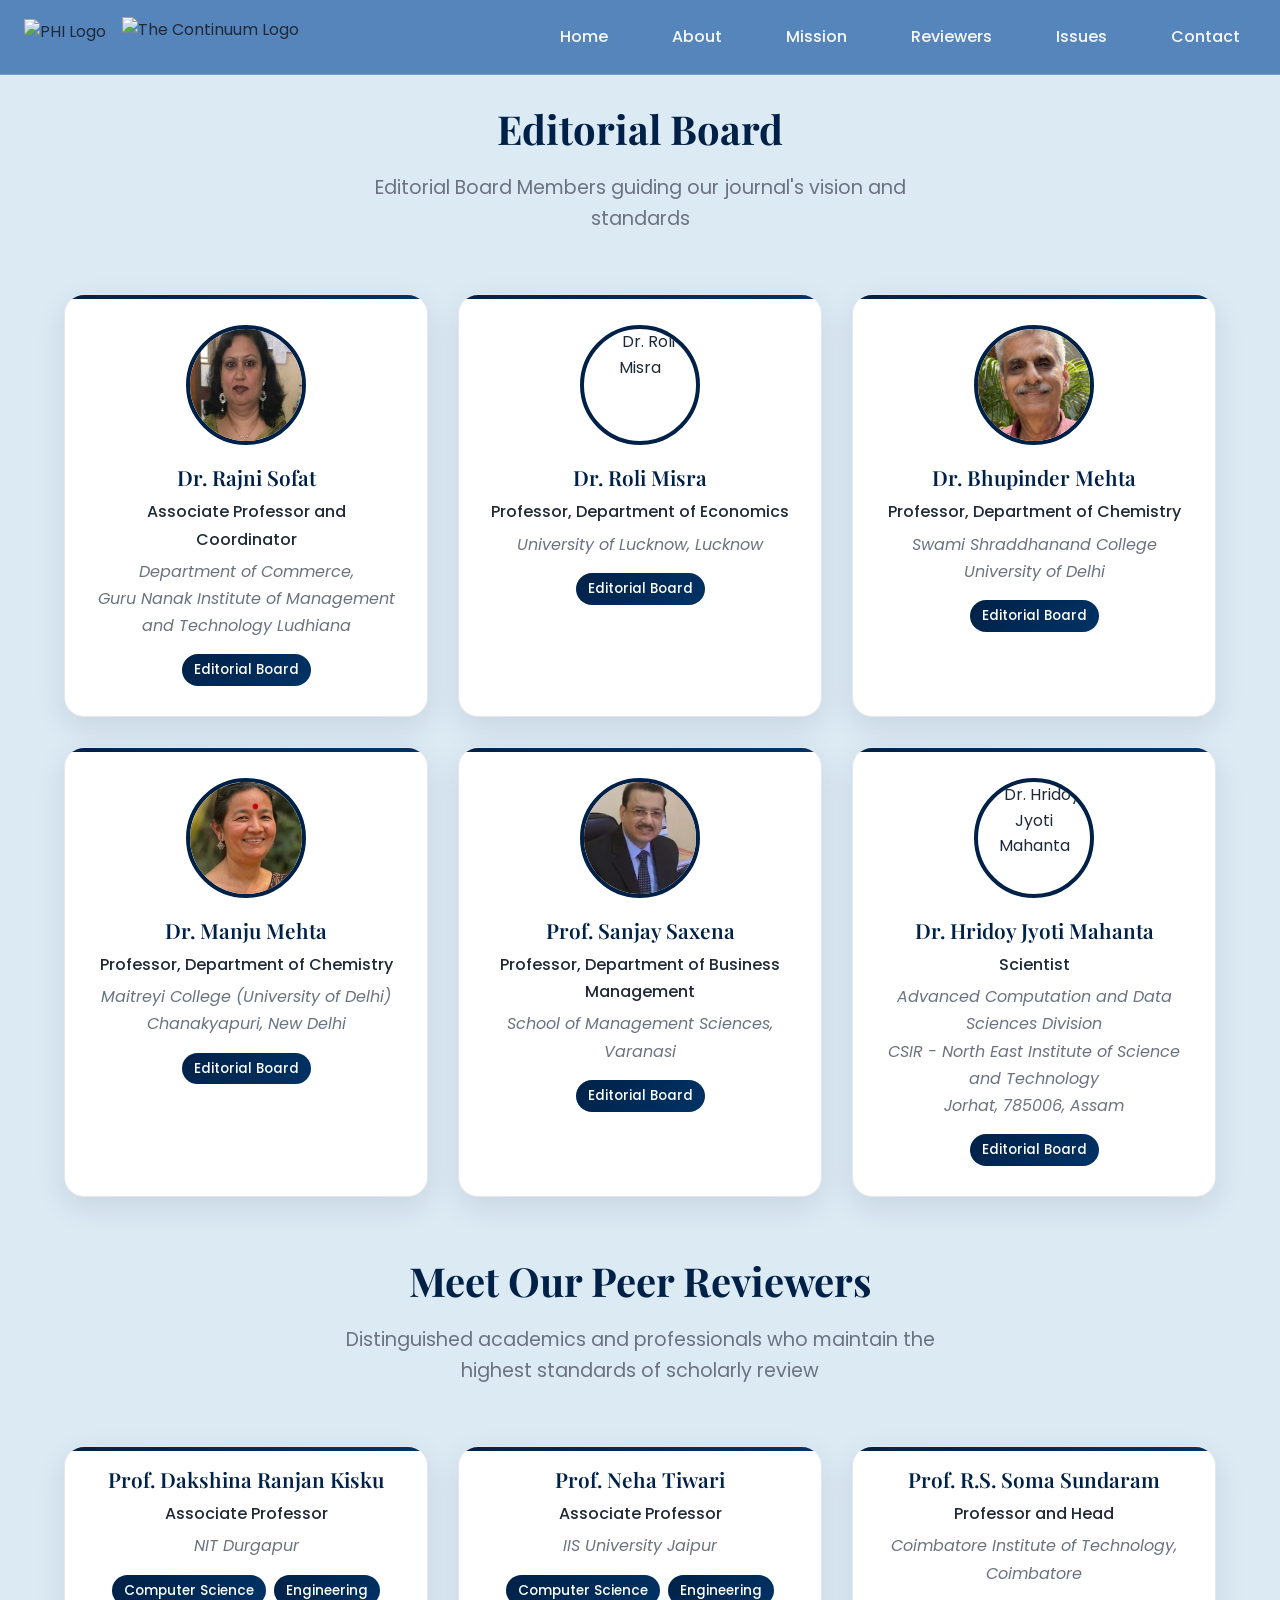
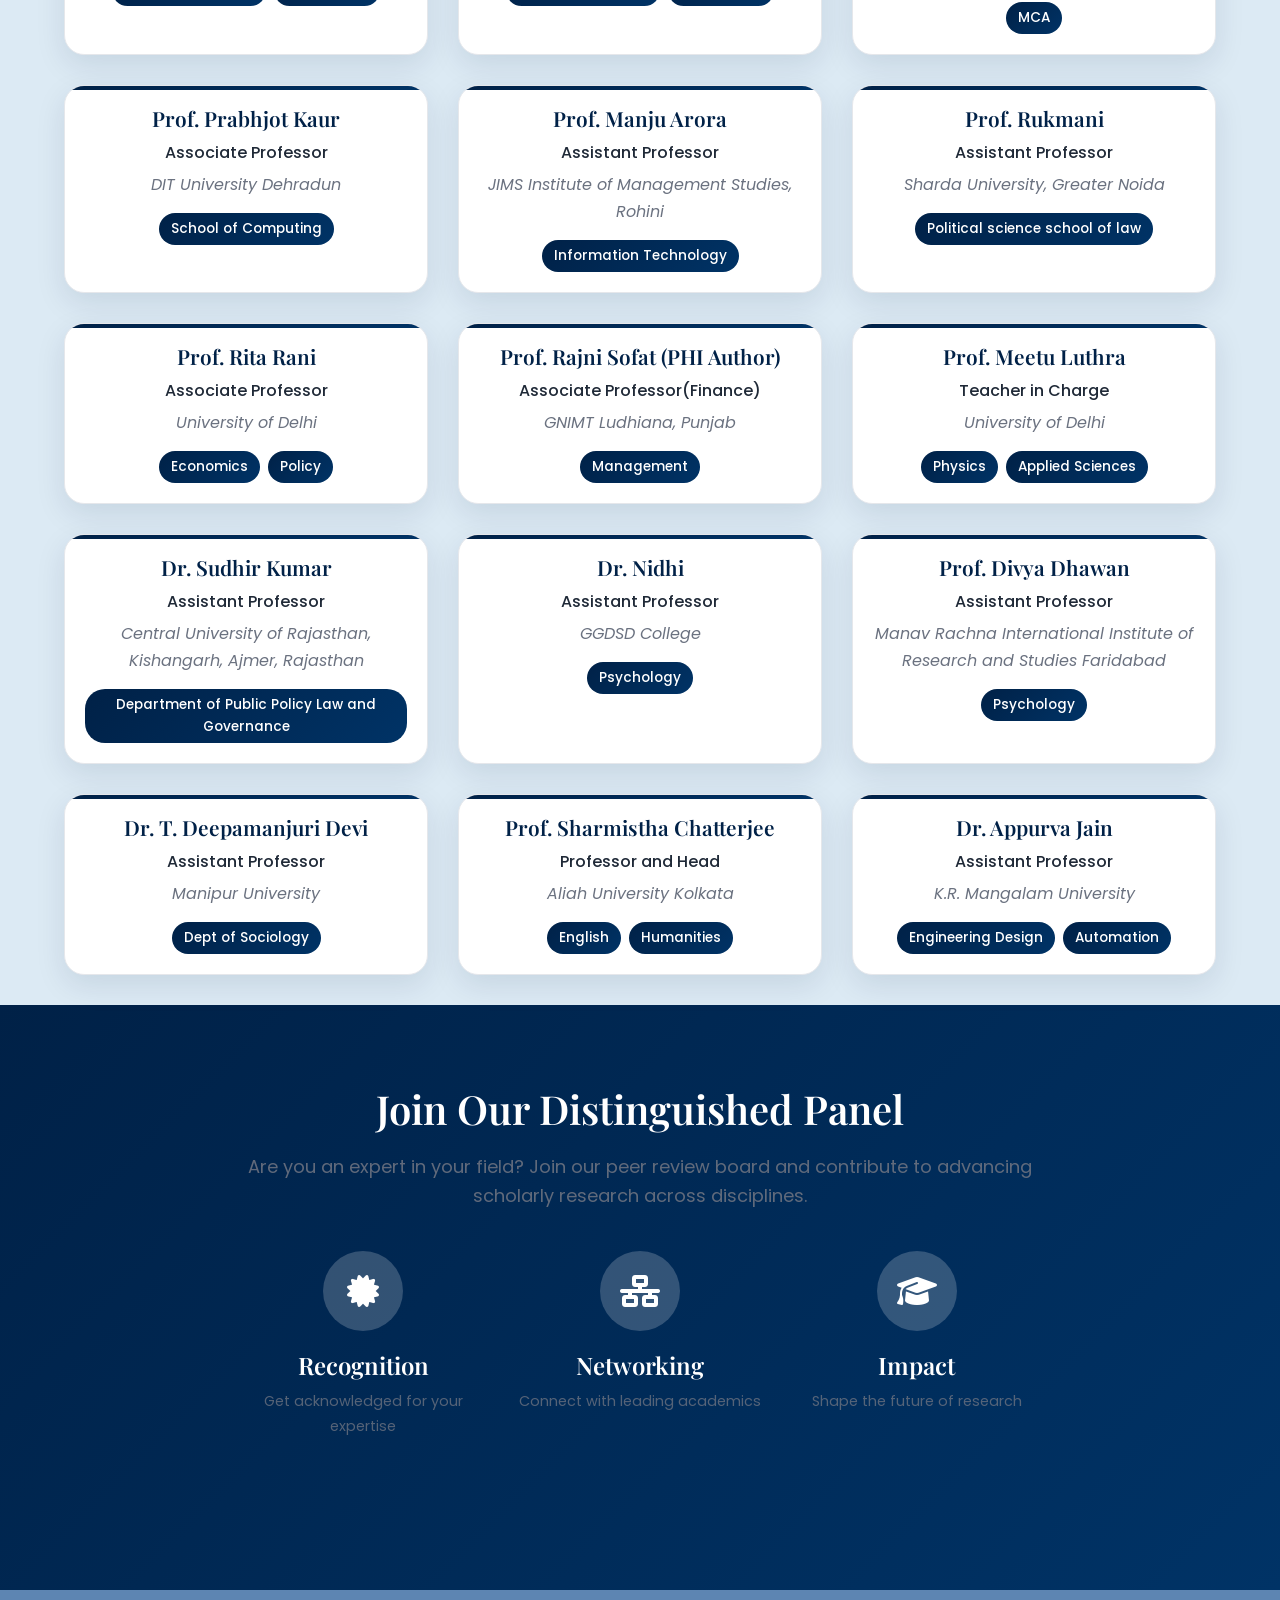
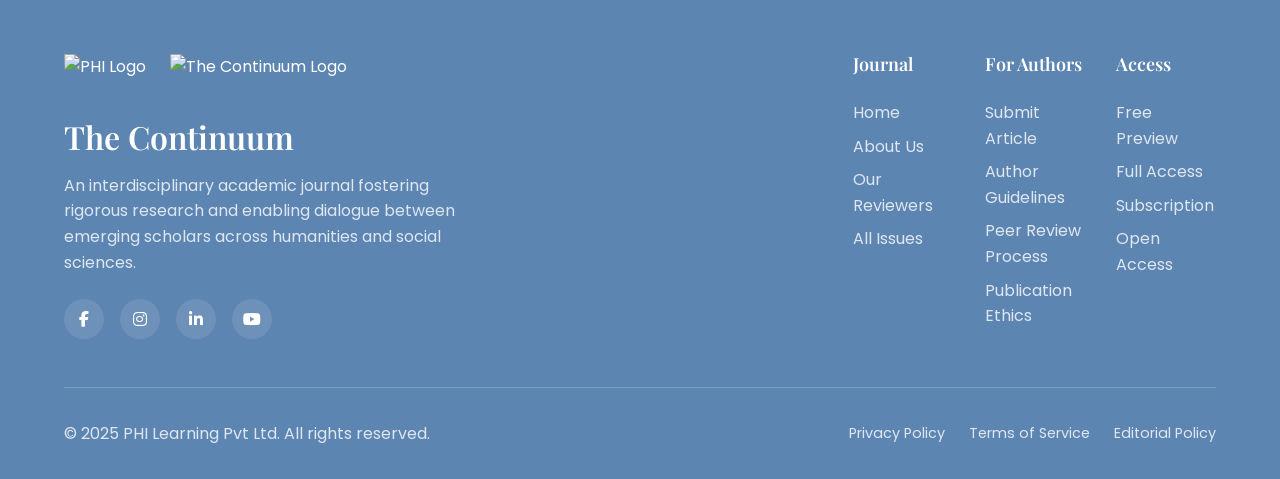
==== commit b79d3a4e: "," ====
--- a/reviewers.html
+++ b/reviewers.html
@@ -617,11 +617,11 @@
                 </div>
                 <div class="editorial-card" data-aos="fade-up" data-aos-delay="300">
                     <div class="reviewer-avatar">
-                        <img src="https://via.placeholder.com/120" alt="Dr. Bhupinder Mehta">
+                        <img src="images/experts/Bhupinder.jpeg" alt="Dr. Bhupinder Mehta">
                     </div>
                     <div class="reviewer-info">
                         <h3>Dr. Bhupinder Mehta</h3>
-                        <p class="reviewer-title">Associate Professor, Department of Chemistry</p>
+                        <p class="reviewer-title">Professor, Department of Chemistry</p>
                         <p class="reviewer-institution">Swami Shraddhanand College<br>University of Delhi</p>
                         <div class="reviewer-expertise">
                             <span class="expertise-tag">Editorial Board</span>
@@ -630,11 +630,11 @@
                 </div>
                 <div class="editorial-card" data-aos="fade-up" data-aos-delay="400">
                     <div class="reviewer-avatar">
-                        <img src="https://via.placeholder.com/120" alt="Dr. Manju Mehta">
+                        <img src="images/experts/Manju.jpeg" alt="Dr. Manju Mehta">
                     </div>
                     <div class="reviewer-info">
                         <h3>Dr. Manju Mehta</h3>
-                        <p class="reviewer-title">Associate Professor, Department of Chemistry</p>
+                        <p class="reviewer-title">Professor, Department of Chemistry</p>
                         <p class="reviewer-institution">Maitreyi College (University of Delhi)<br>Chanakyapuri, New
                             Delhi</p>
                         <div class="reviewer-expertise">
@@ -644,12 +644,26 @@
                 </div>
                 <div class="editorial-card" data-aos="fade-up" data-aos-delay="500">
                     <div class="reviewer-avatar">
-                        <img src="images/experts/sanjay saxena.webp" alt="Prof. Sanjay Saxena">
+                        <img src="images/experts/sanjay saxena.jpeg" alt="Prof. Sanjay Saxena">
                     </div>
                     <div class="reviewer-info">
                         <h3>Prof. Sanjay Saxena</h3>
                         <p class="reviewer-title">Professor, Department of Business Management</p>
                         <p class="reviewer-institution">School of Management Sciences, Varanasi</p>
+                        <div class="reviewer-expertise">
+                            <span class="expertise-tag">Editorial Board</span>
+                        </div>
+                    </div>
+                </div>
+                <div class="editorial-card" data-aos="fade-up" data-aos-delay="600">
+                    <div class="reviewer-avatar">
+                        <img src="images/experts/Hridoy Jyoti Mahanta.jpg" alt="Dr. Hridoy Jyoti Mahanta">
+                    </div>
+                    <div class="reviewer-info">
+                        <h3>Dr. Hridoy Jyoti Mahanta</h3>
+                        <p class="reviewer-title">Scientist</p>
+                        <p class="reviewer-institution">Advanced Computation and Data Sciences Division<br>CSIR - North
+                            East Institute of Science and Technology<br>Jorhat, 785006, Assam</p>
                         <div class="reviewer-expertise">
                             <span class="expertise-tag">Editorial Board</span>
                         </div>
@@ -1556,49 +1570,73 @@
     <footer class="footer">
         <div class="container">
             <div class="footer-content">
-                <div class="footer-section">
-                    <div class="footer-logo">
-                        <img src="images/PHI_White.png" alt="PHI Logo" class="nav-logo-phi">
-                        <img src="images/continuum-logo-white.png" alt="The Continuum Logo" class="nav-logo-continuum">
-                    </div>
-                    <p class="footer-description">
-                        The Continuum - Empowering interdisciplinary research and academic excellence through
-                        peer-reviewed scholarship.
-                    </p>
-                </div>
-
-                <div class="footer-section">
-                    <h4>Quick Links</h4>
-                    <ul class="footer-links">
-                        <li><a href="/">Home</a></li>
-                        <li><a href="about.html">About</a></li>
-                        <li><a href="submit.html">Submit</a></li>
-                        <li><a href="all-issues.html">Issues</a></li>
-                        <li><a href="reviewers.html">Reviewers</a></li>
-                    </ul>
-                </div>
-
-                <div class="footer-section">
-                    <h4>Connect With Us</h4>
+                <div class="footer-brand">
+                    <div class="footer-logos">
+                        <img src="images/PHI_White.png" alt="PHI Logo" class="footer-logo">
+                        <img src="images/continuum-logo-white.png" alt="The Continuum Logo" class="footer-logo">
+                    </div>
+                    <h3>The Continuum</h3>
+                    <p>An interdisciplinary academic journal fostering rigorous research and enabling dialogue between
+                        emerging scholars across humanities and social sciences.</p>
+    
                     <div class="social-links">
-                        <a href="https://www.facebook.com/PHILEARNING" target="_blank" class="social-link">
+                        <a href="https://www.facebook.com/PHILEARNING" target="_blank">
                             <i class="fab fa-facebook-f"></i>
                         </a>
-                        <a href="https://www.instagram.com/philearningdelhi/" target="_blank" class="social-link">
+                        <a href="https://www.instagram.com/philearningdelhi/" target="_blank">
                             <i class="fab fa-instagram"></i>
                         </a>
-                        <a href="https://www.linkedin.com/company/86816950/" target="_blank" class="social-link">
+                        <a href="https://www.linkedin.com/company/86816950/" target="_blank">
                             <i class="fab fa-linkedin-in"></i>
                         </a>
-                        <a href="https://www.youtube.com/@philearning" target="_blank" class="social-link">
+                        <a href="https://www.youtube.com/@philearning" target="_blank">
                             <i class="fab fa-youtube"></i>
                         </a>
                     </div>
                 </div>
+    
+                <div class="footer-links">
+                    <div class="footer-column">
+                        <h4>Journal</h4>
+                        <ul>
+                            <li><a href="intro.html">Home</a></li>
+                            <li><a href="about.html">About Us</a></li>
+                            <li><a href="reviewers.html">Our Reviewers</a></li>
+                            <li><a href="all-issues.html">All Issues</a></li>
+                        </ul>
+                    </div>
+    
+                    <div class="footer-column">
+                        <h4>For Authors</h4>
+                        <ul>
+                            <li><a href="submit.html">Submit Article</a></li>
+                            <li><a href="#">Author Guidelines</a></li>
+                            <li><a href="#">Peer Review Process</a></li>
+                            <li><a href="#">Publication Ethics</a></li>
+                        </ul>
+                    </div>
+    
+                    <div class="footer-column">
+                        <h4>Access</h4>
+                        <ul>
+                            <li><a href="preview.html">Free Preview</a></li>
+                            <li><a href="full-access.html">Full Access</a></li>
+                            <li><a href="#">Subscription</a></li>
+                            <li><a href="#">Open Access</a></li>
+                        </ul>
+                    </div>
+                </div>
             </div>
-
+    
             <div class="footer-bottom">
-                <p>&copy; 2024 PHI Learning Pvt Ltd, New Delhi. All rights reserved.</p>
+                <div class="footer-copyright">
+                    <p>&copy; 2025 PHI Learning Pvt Ltd. All rights reserved.</p>
+                </div>
+                <div class="footer-legal">
+                    <a href="#">Privacy Policy</a>
+                    <a href="#">Terms of Service</a>
+                    <a href="#">Editorial Policy</a>
+                </div>
             </div>
         </div>
     </footer>
